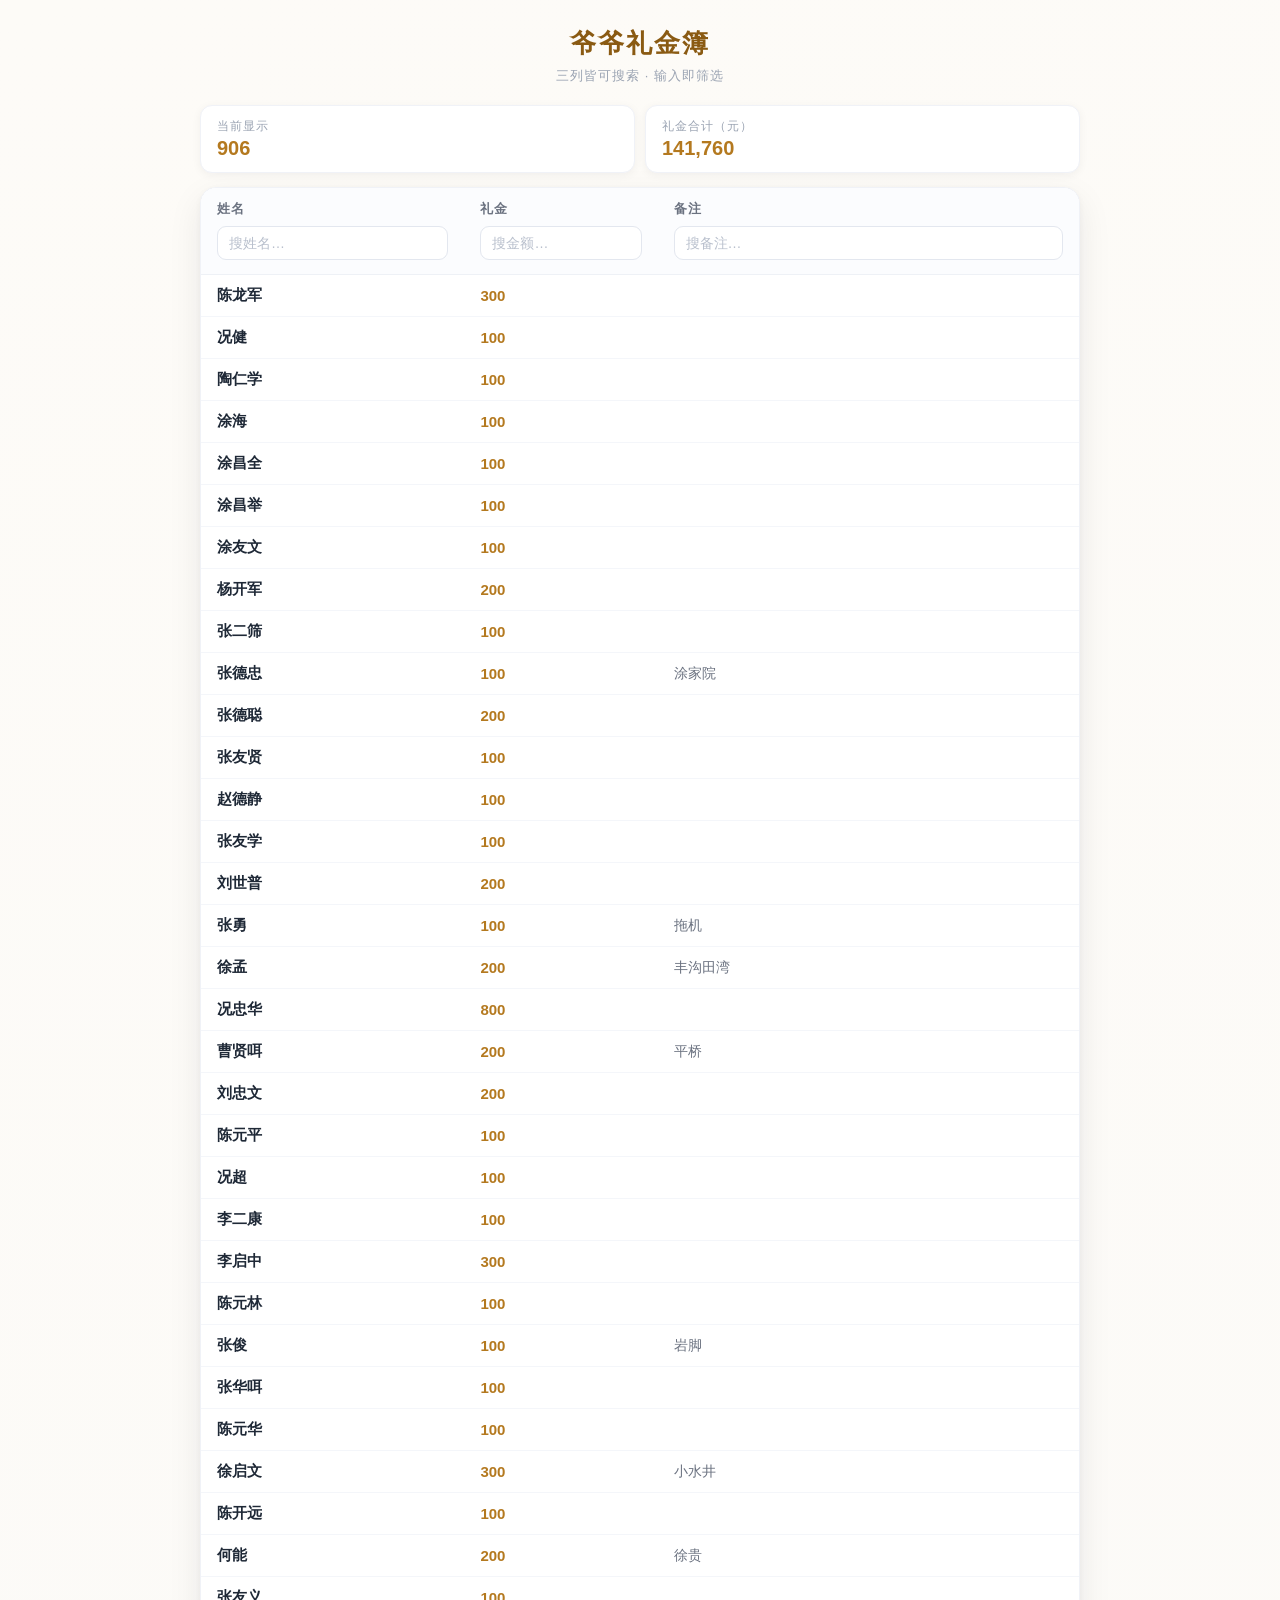
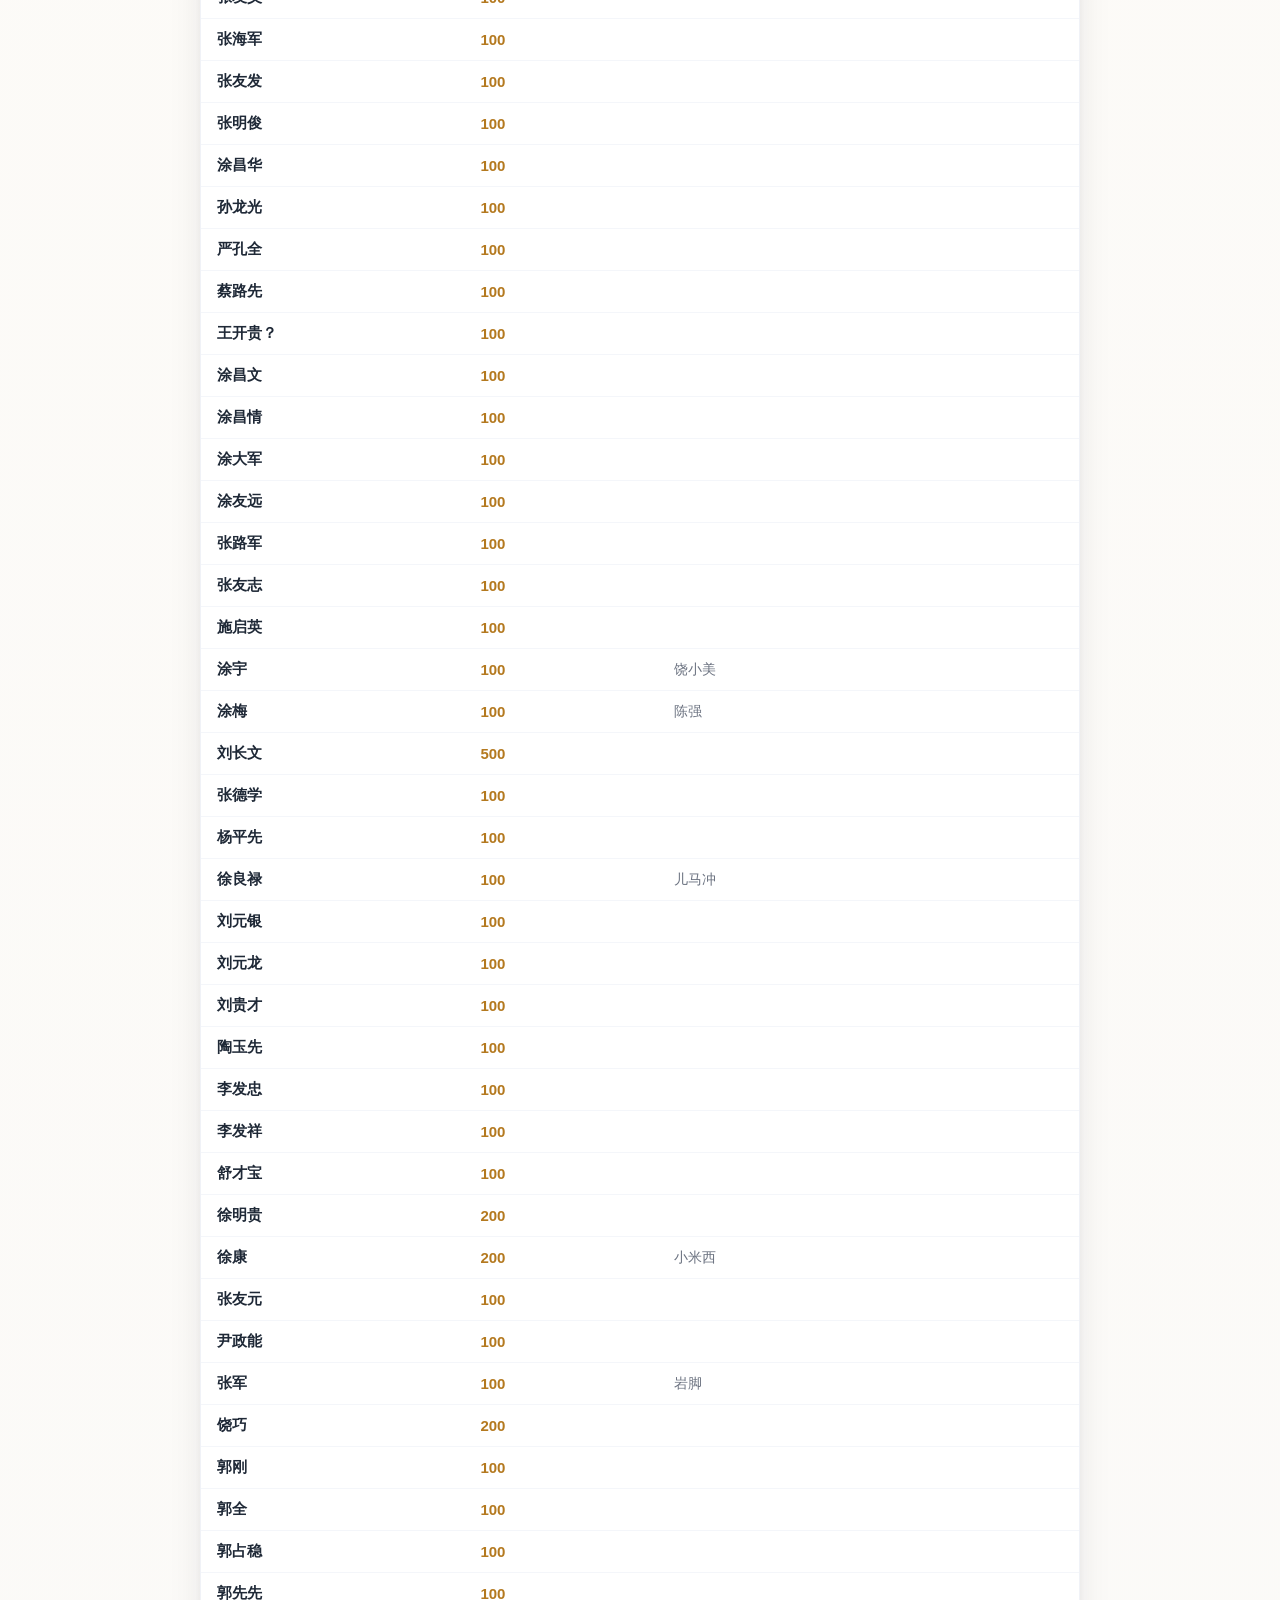
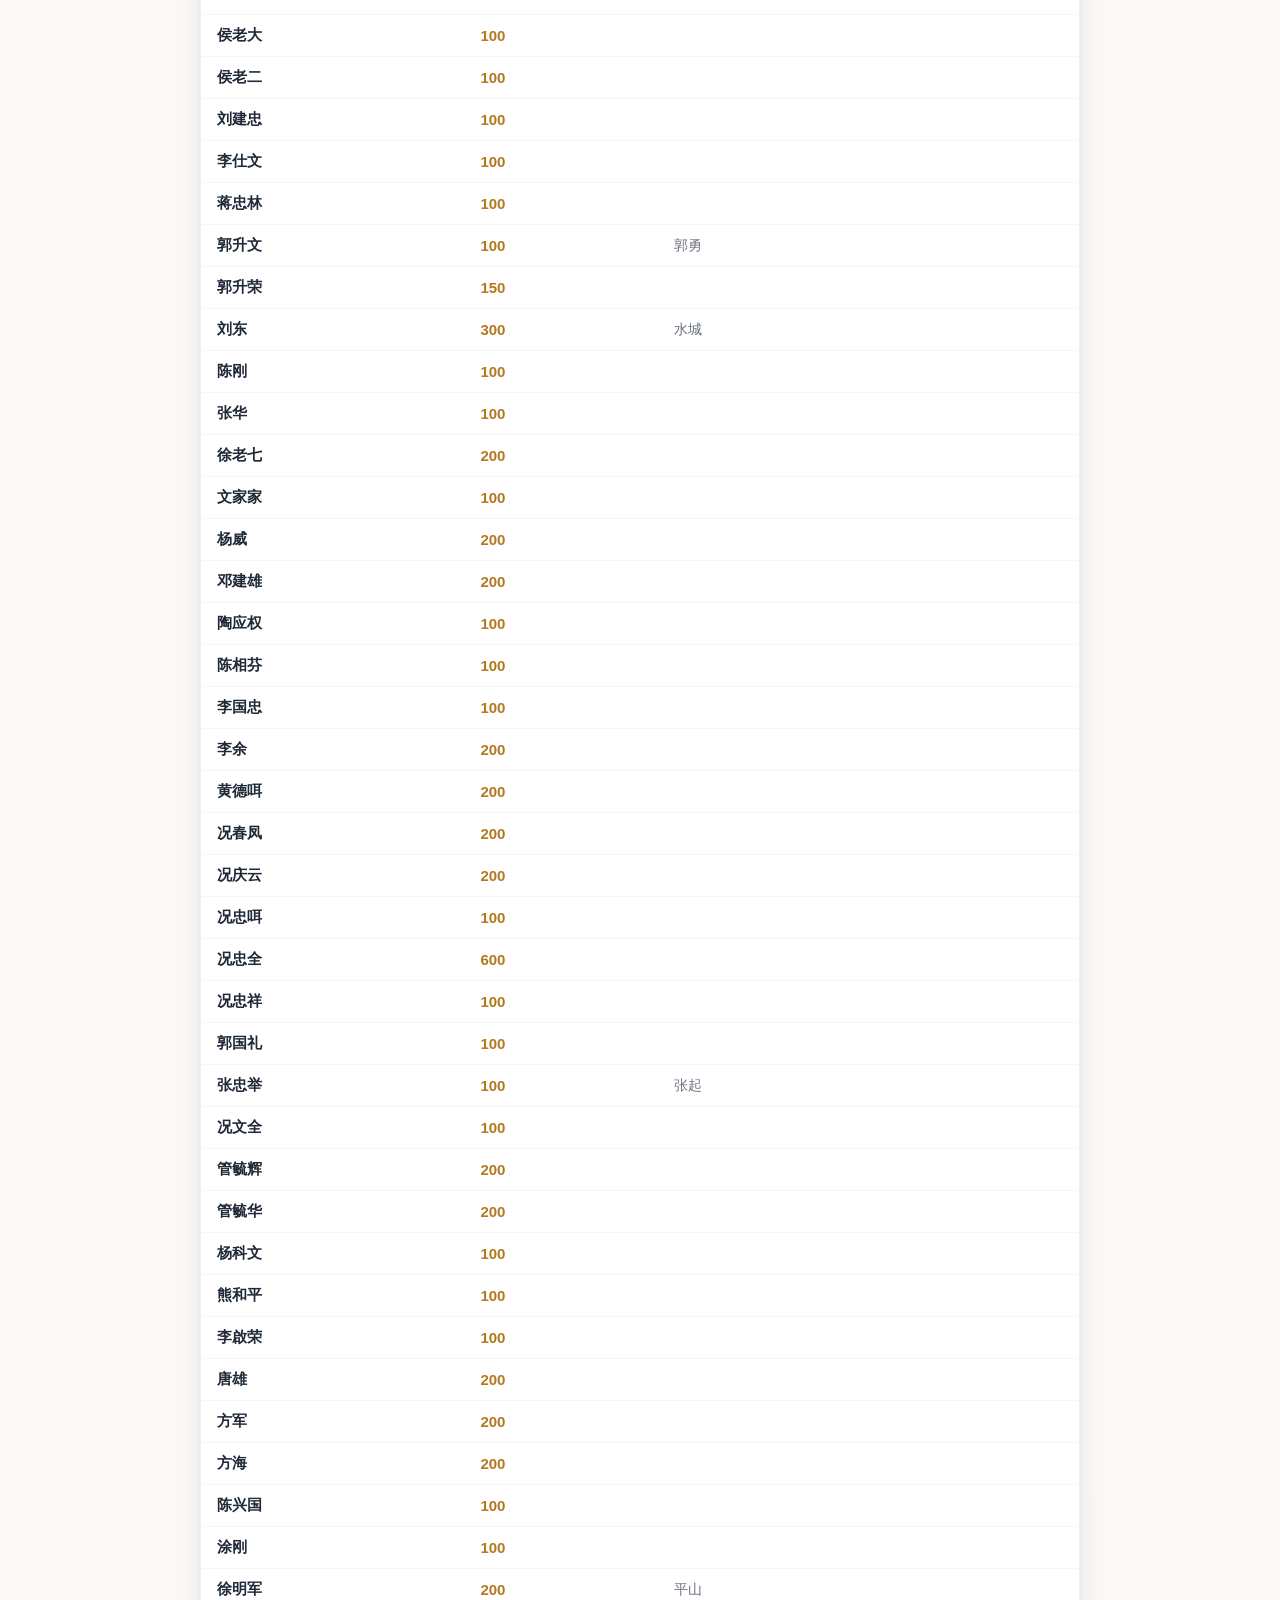
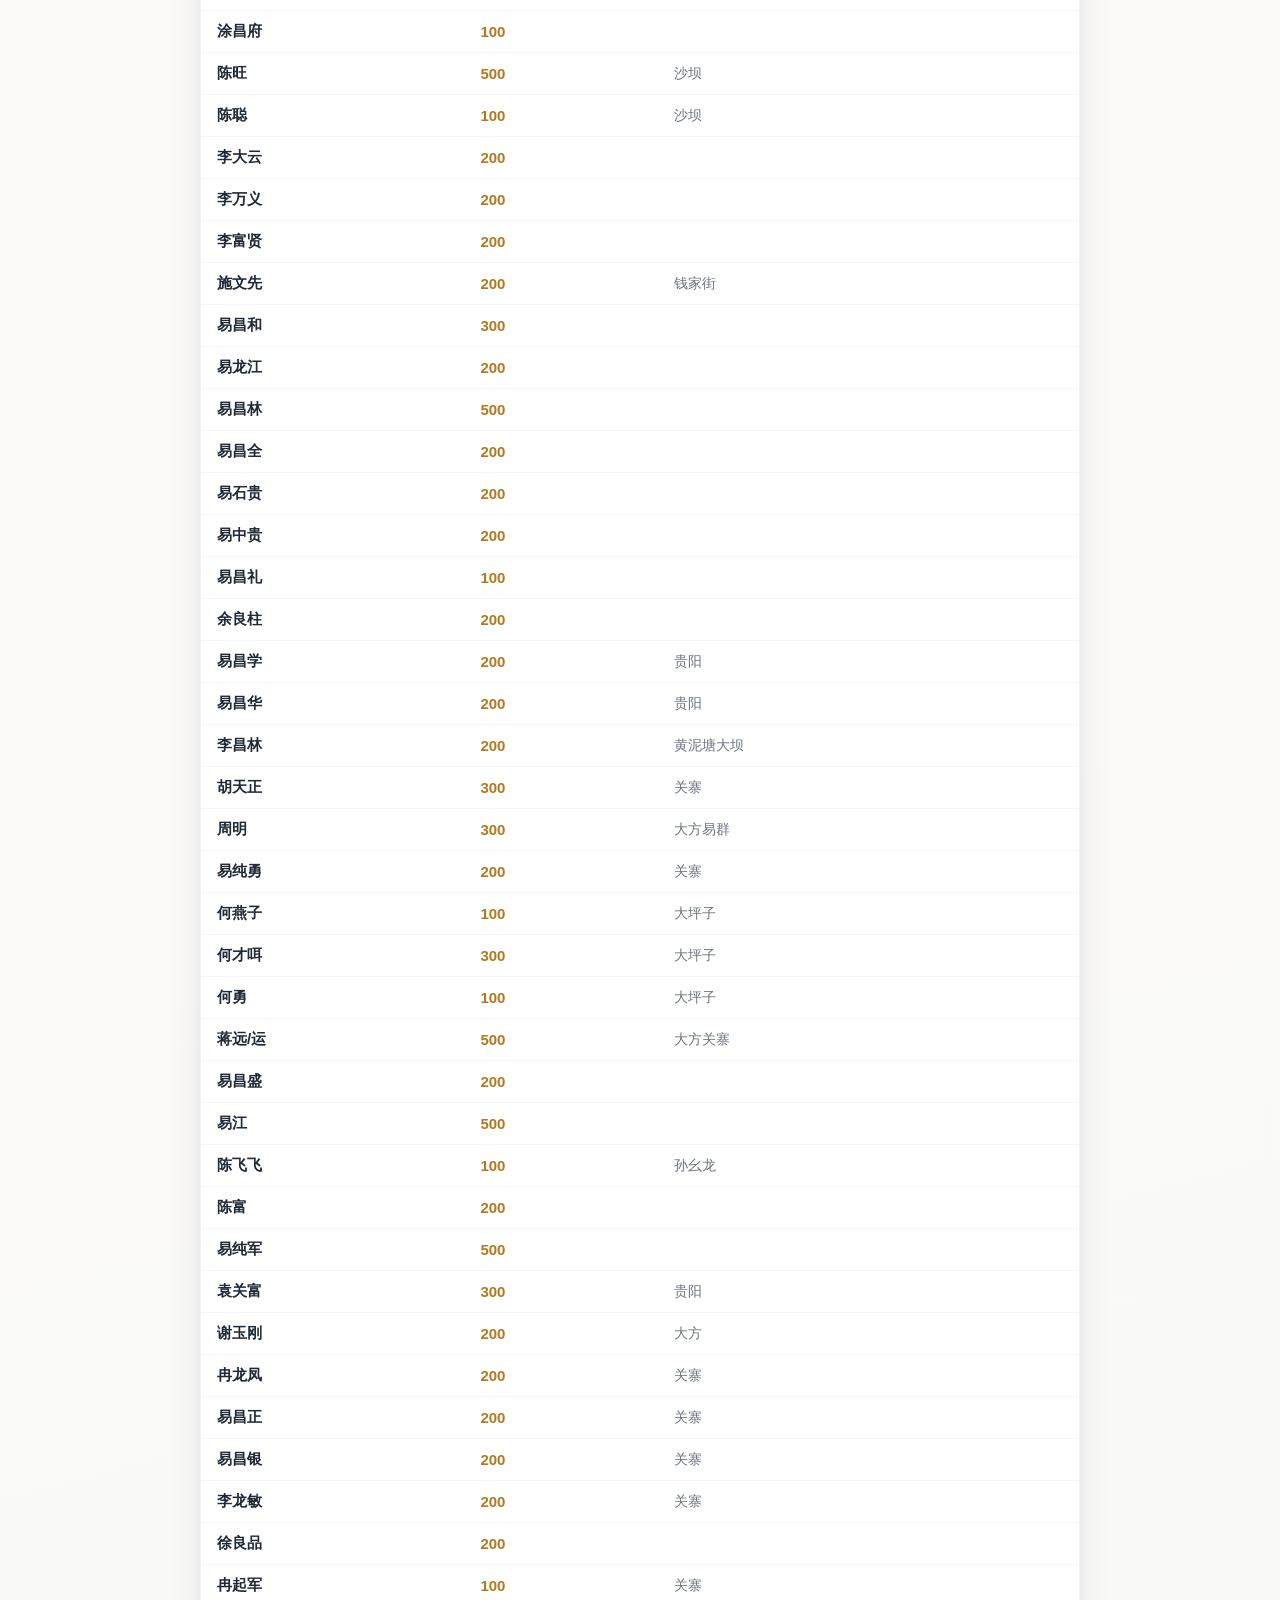
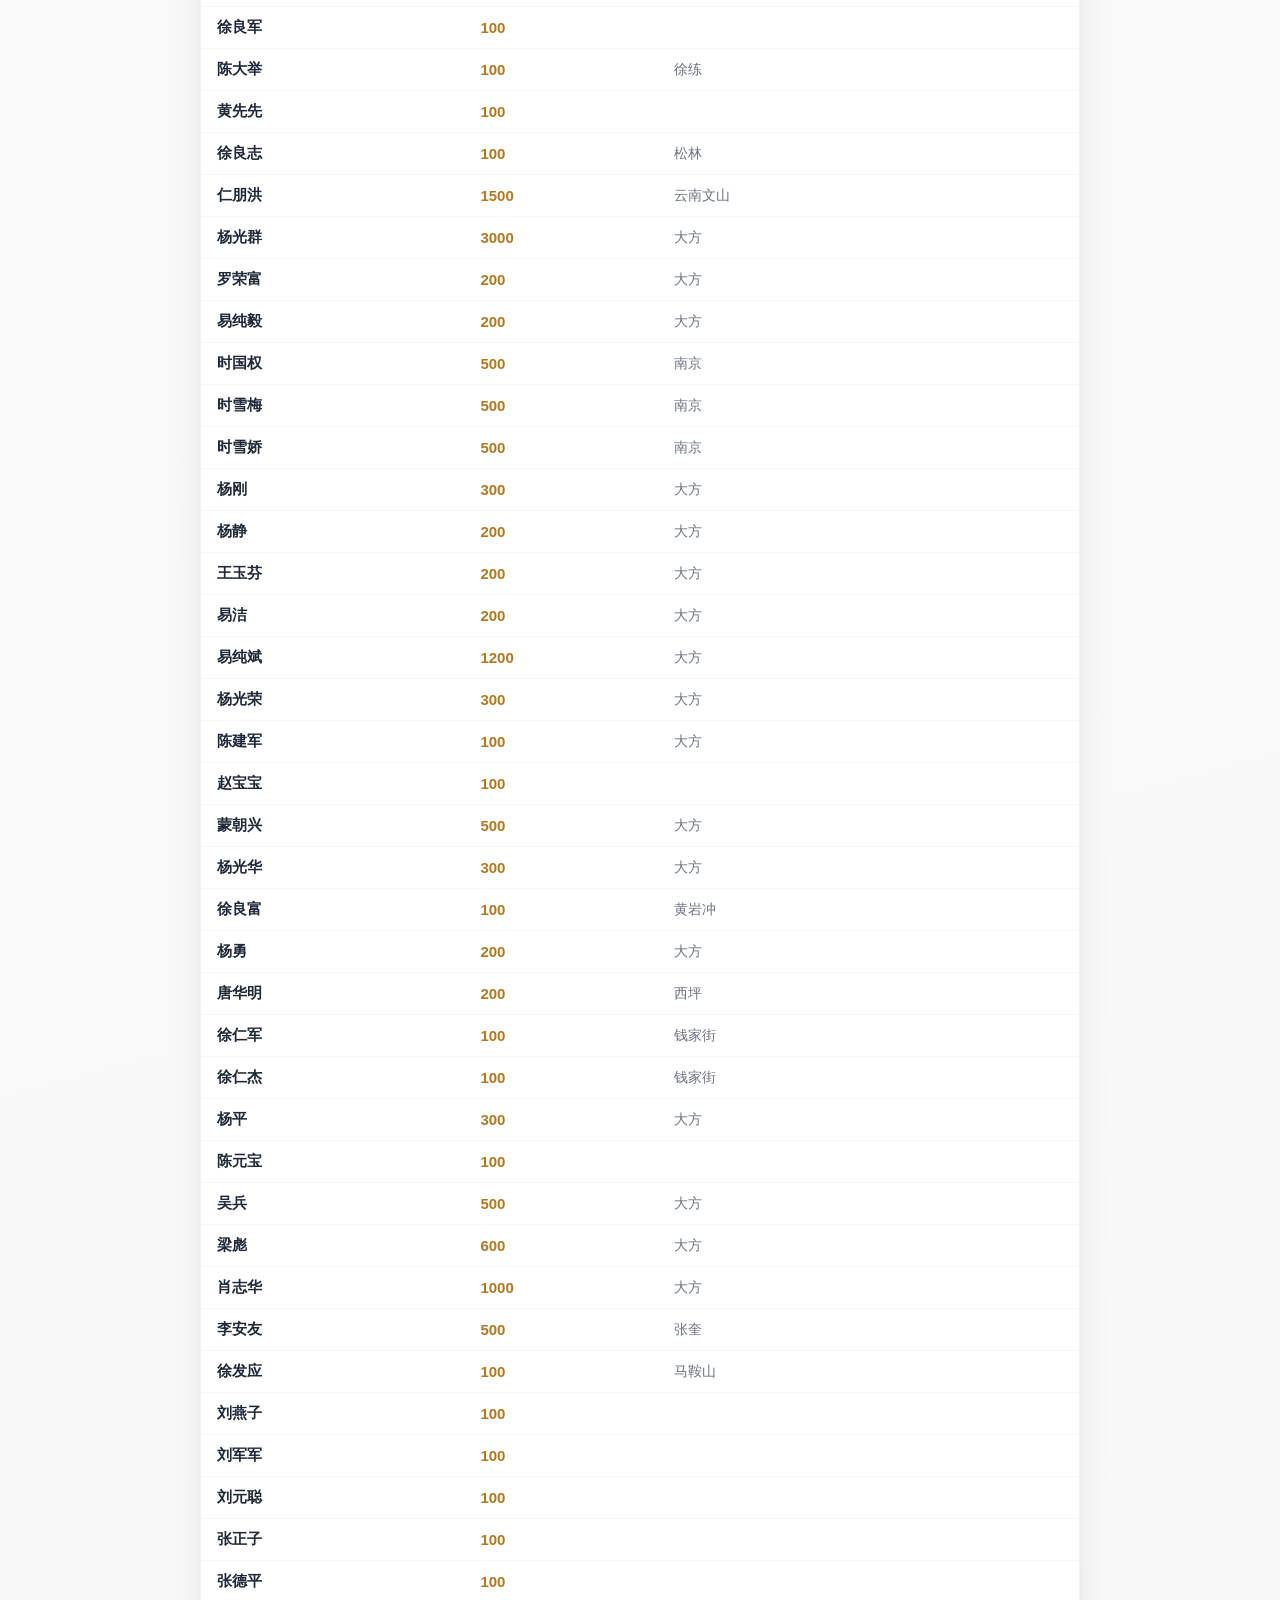
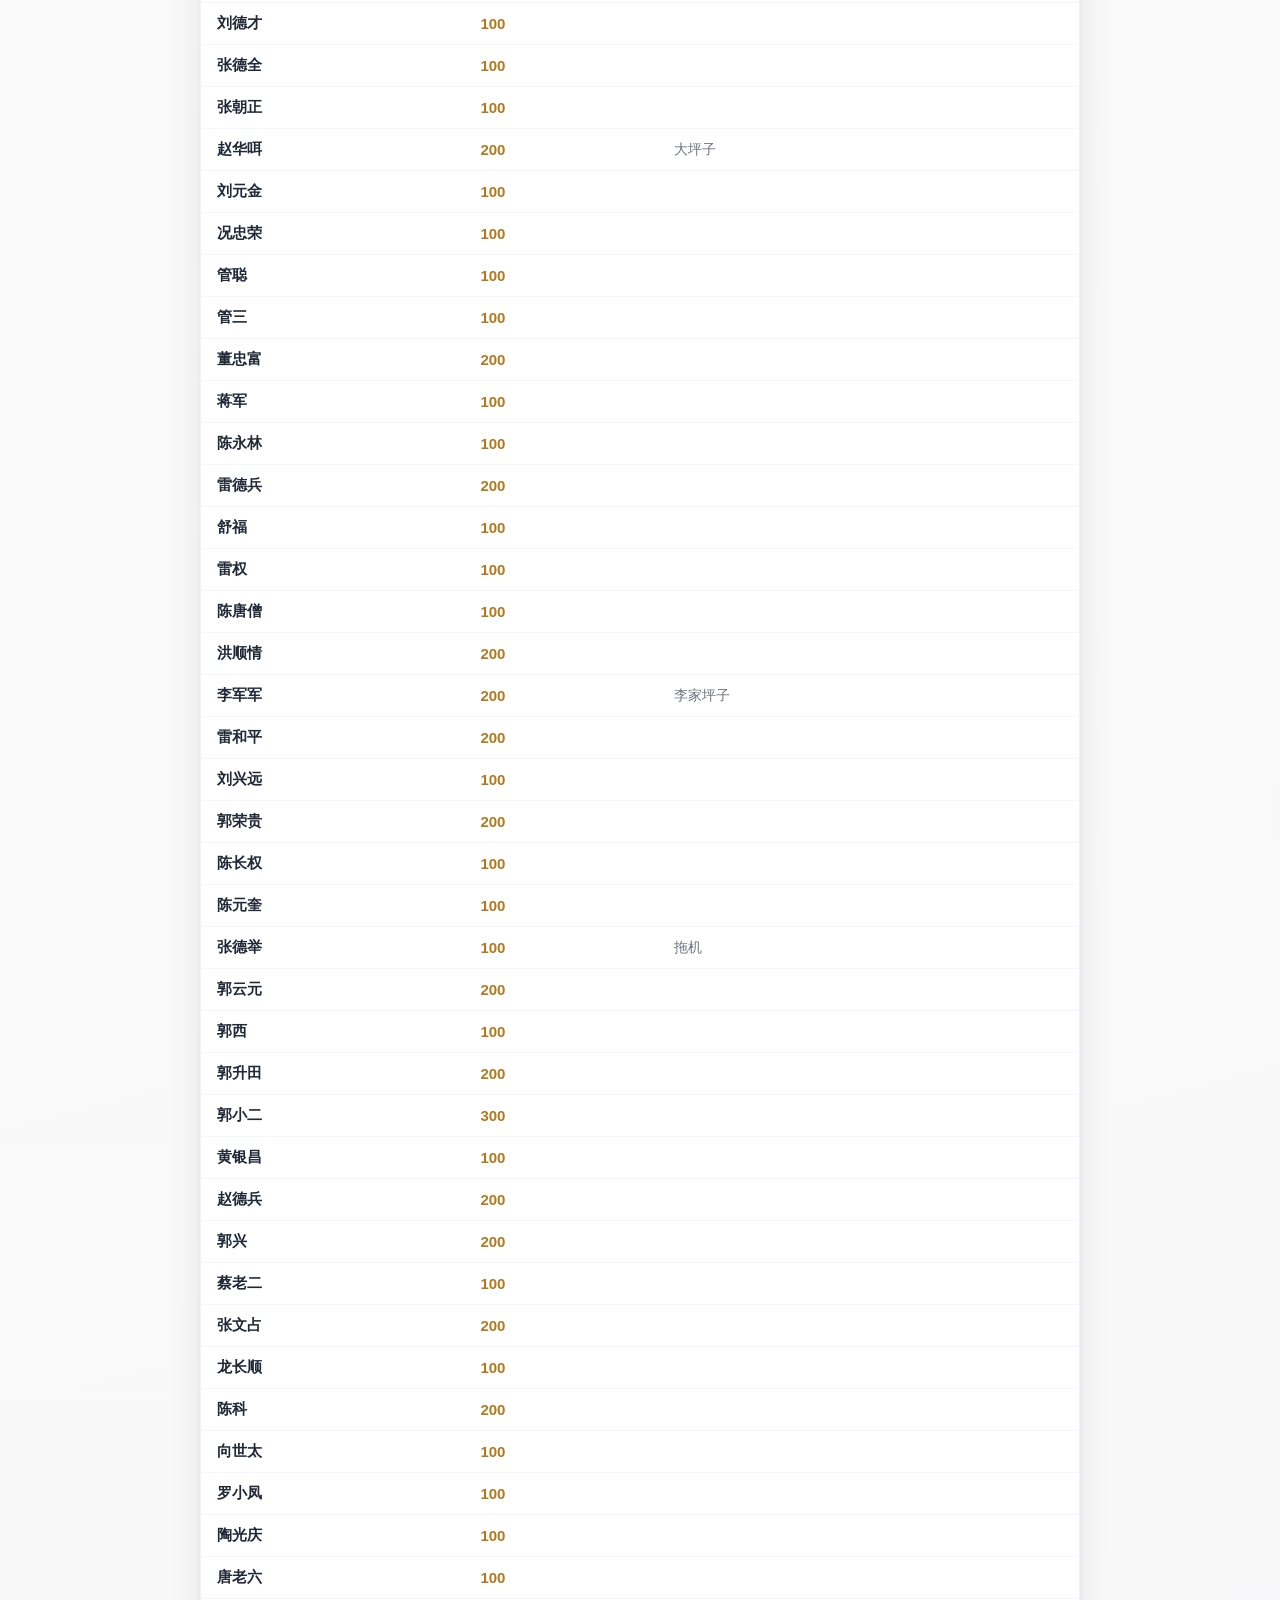
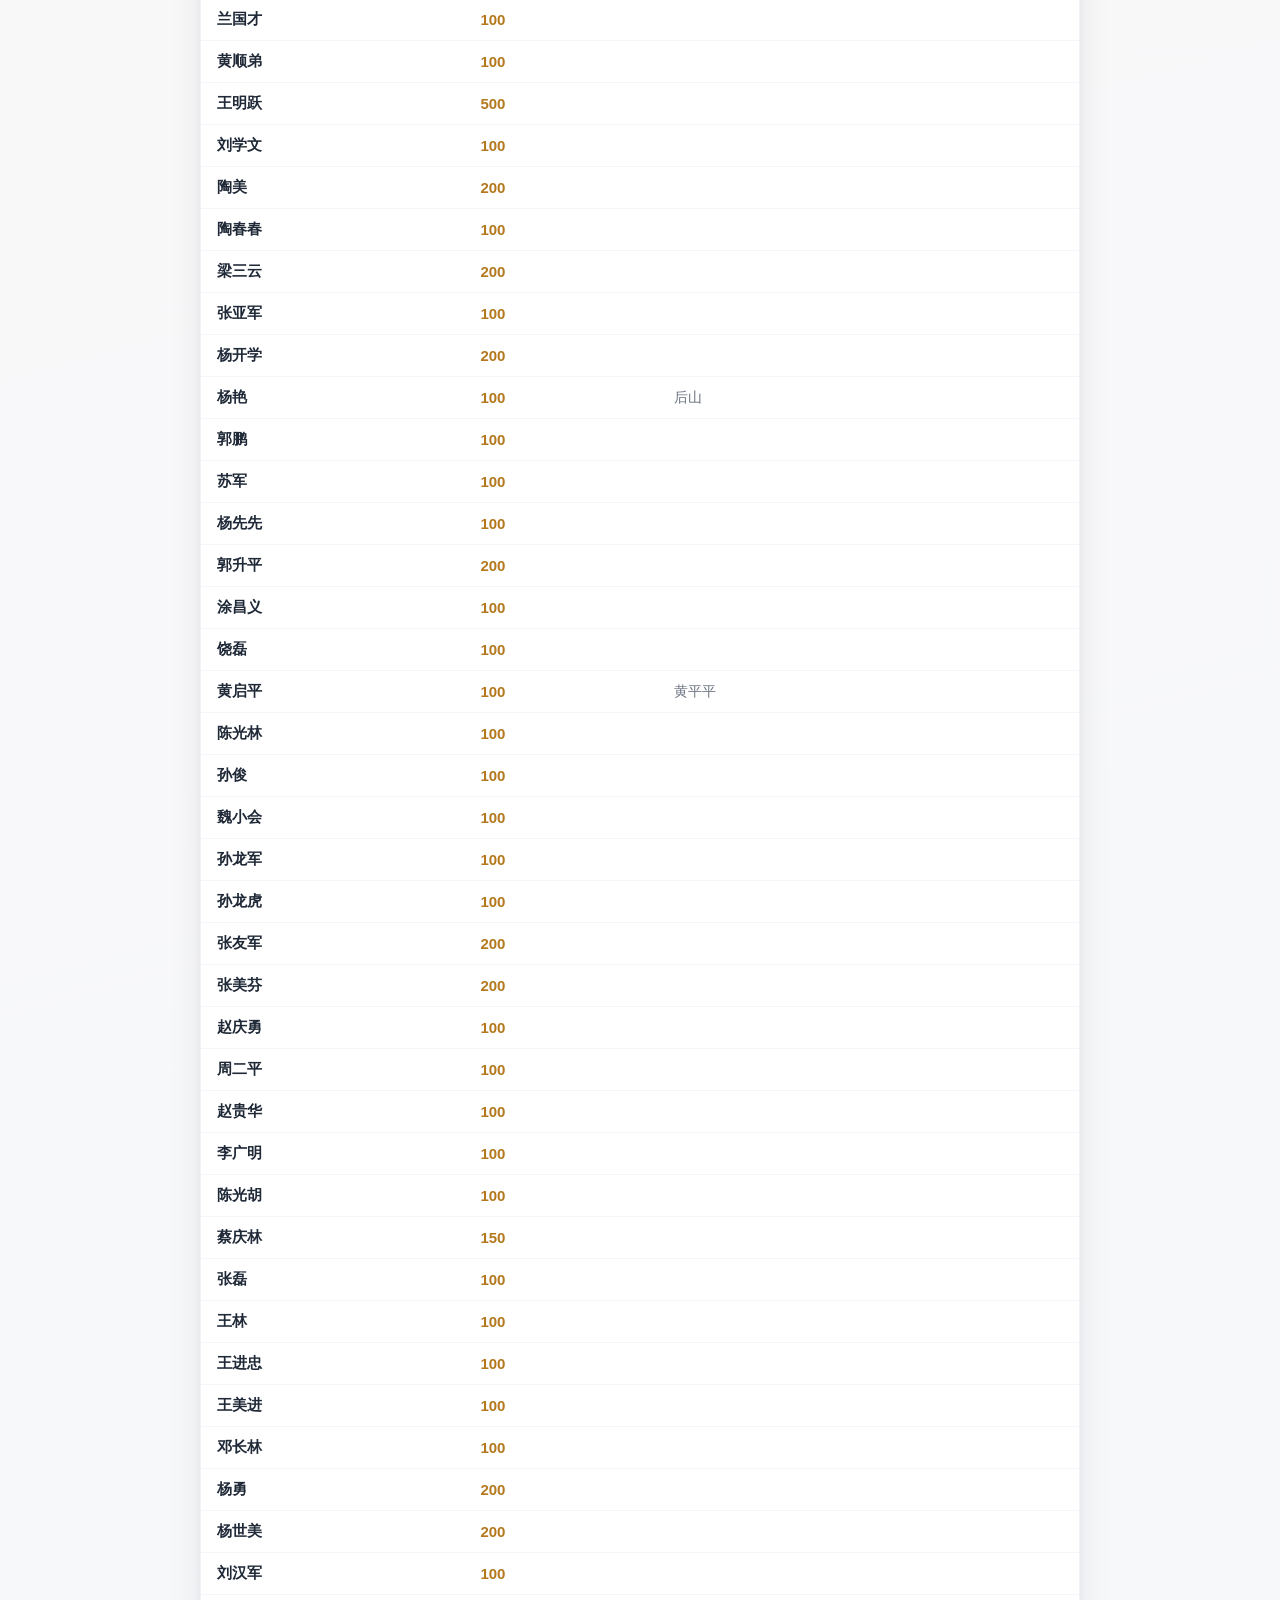
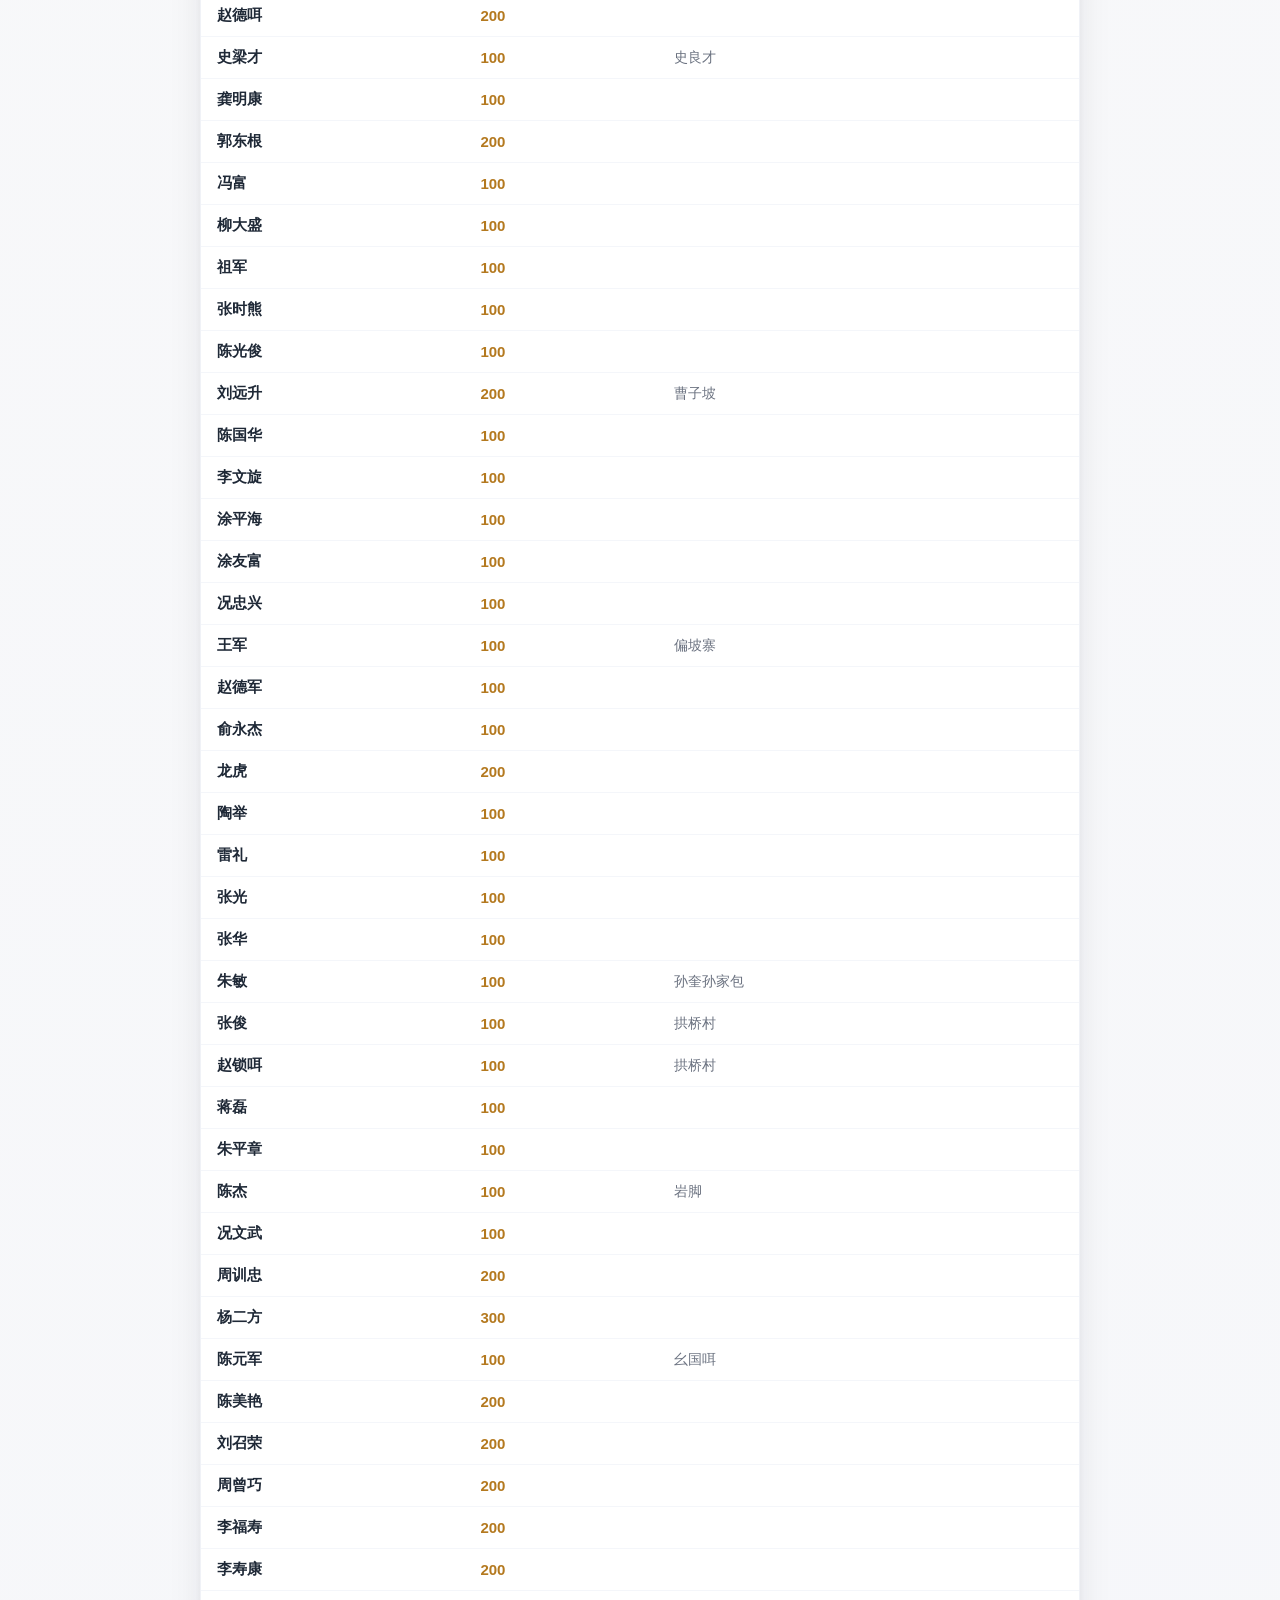
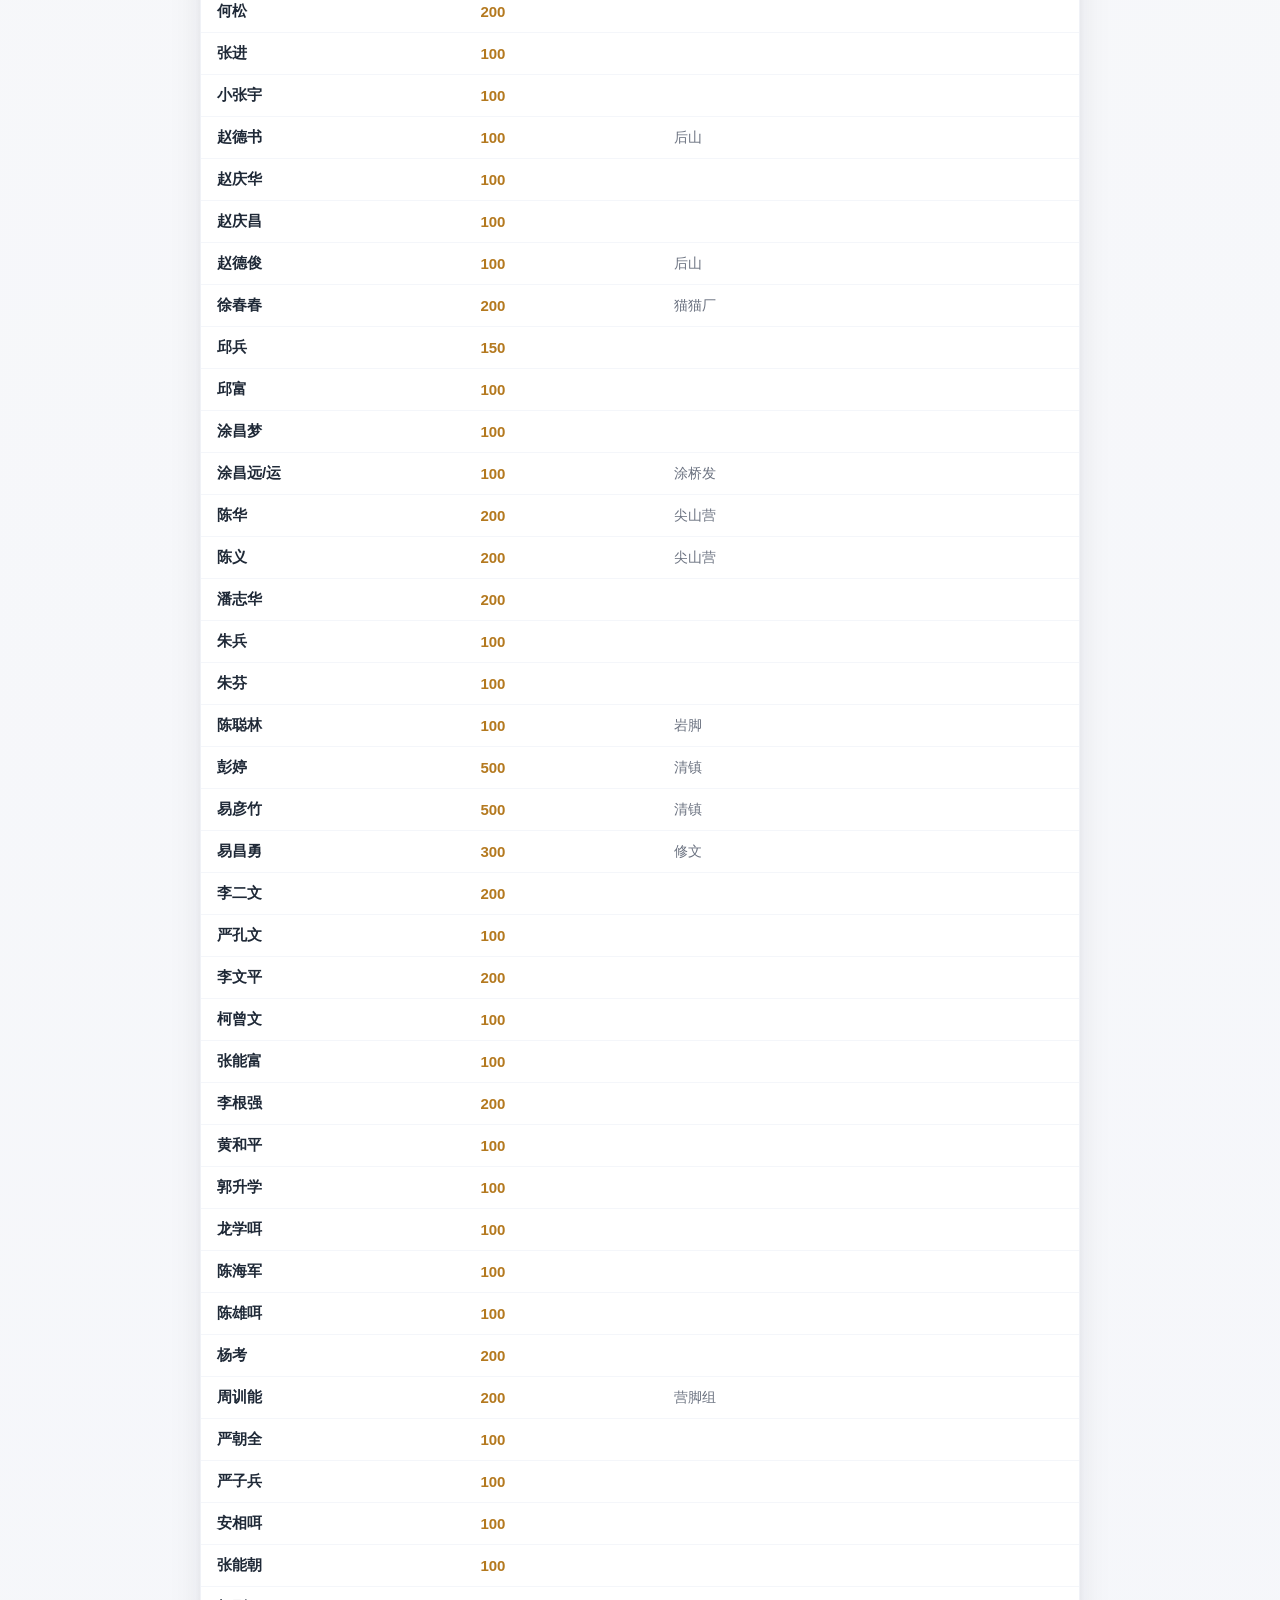
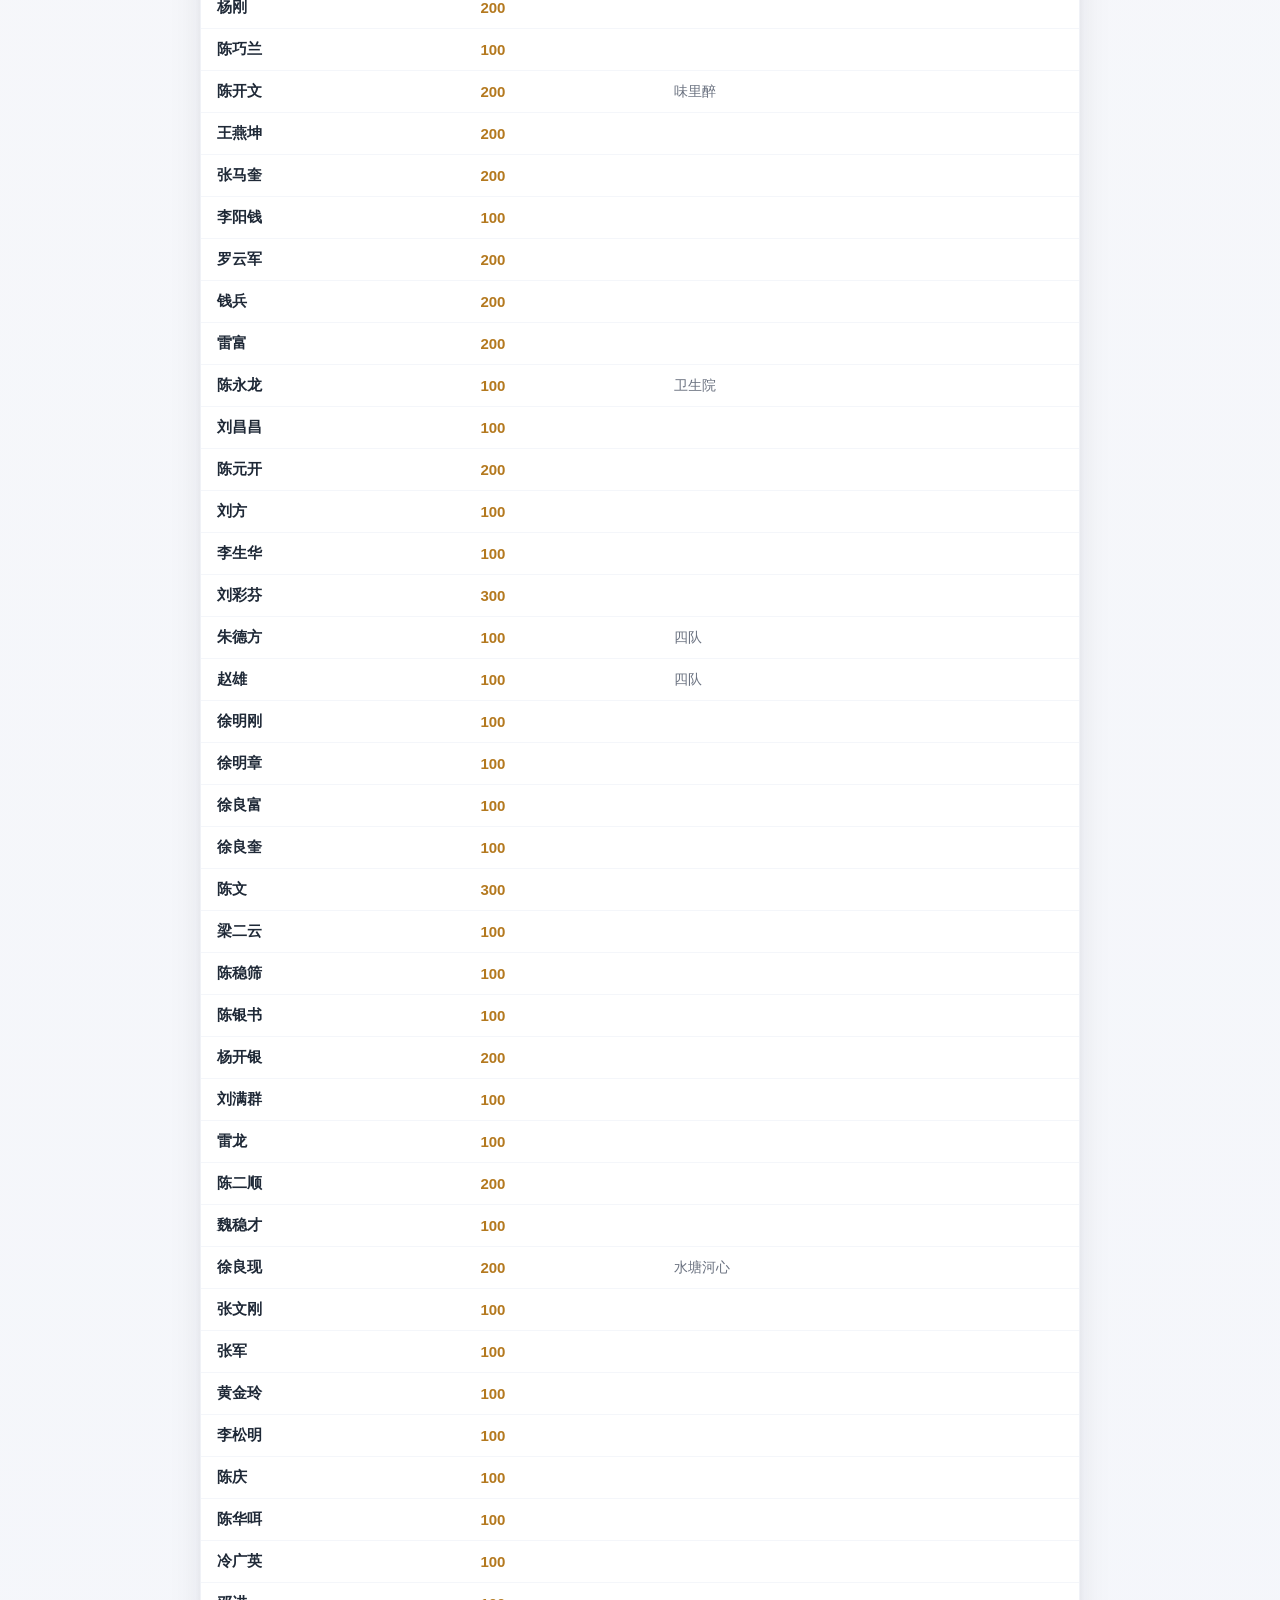
==== list.html @ f3e00924 "Add files via upload" ====
<!DOCTYPE html>
<html lang="zh-CN">
<head>
<meta charset="UTF-8">
<meta name="viewport" content="width=device-width, initial-scale=1">
<title>爷爷礼金簿</title>
<style>
  * { box-sizing: border-box; }
  body {
    margin: 0;
    padding: 26px 16px 70px;
    font-family: -apple-system, BlinkMacSystemFont, "Segoe UI", "PingFang SC",
                 "Hiragino Sans GB", "Microsoft YaHei", sans-serif;
    color: #1f2937;
    background: linear-gradient(165deg, #fdfbf7 0%, #f4f6fb 45%, #eef2f9 100%);
    min-height: 100vh;
    -webkit-font-smoothing: antialiased;
  }
  .wrap { max-width: 880px; margin: 0 auto; }

  header { text-align: center; margin-bottom: 20px; }
  h1 {
    margin: 0 0 6px;
    font-size: 26px;
    letter-spacing: 2px;
    font-weight: 700;
    color: #8a5a12;
  }
  .sub {
    font-size: 13px;
    color: #9aa3b2;
    letter-spacing: 1px;
  }

  .stats {
    display: flex;
    gap: 10px;
    margin: 16px 0 14px;
    flex-wrap: wrap;
  }
  .stat {
    flex: 1 1 0;
    min-width: 130px;
    background: #fff;
    border-radius: 12px;
    padding: 12px 16px;
    box-shadow: 0 2px 10px rgba(15, 23, 42, .05);
    border: 1px solid #f0f2f7;
  }
  .stat .k { font-size: 12px; color: #9aa3b2; letter-spacing: 1px; }
  .stat .v {
    font-size: 20px; font-weight: 700; color: #b4791f;
    font-variant-numeric: tabular-nums; margin-top: 2px;
  }

  .card {
    background: #fff;
    border-radius: 16px;
    box-shadow: 0 12px 34px rgba(15, 23, 42, .08), 0 2px 6px rgba(15, 23, 42, .04);
    overflow: hidden;
    border: 1px solid #f0f2f7;
  }

  table { width: 100%; border-collapse: separate; border-spacing: 0; }

  thead th {
    position: sticky; top: 0; z-index: 3;
    background: #fbfcfe;
    text-align: left;
    padding: 12px 16px 14px;
    font-size: 13px;
    font-weight: 600;
    color: #6b7280;
    letter-spacing: 1px;
    border-bottom: 1px solid #eef1f6;
    backdrop-filter: blur(6px);
  }
  thead th:nth-child(1) { width: 30%; }
  thead th:nth-child(2) { width: 22%; }
  thead th:nth-child(3) { width: 48%; }

  thead input {
    display: block;
    width: 100%;
    margin-top: 8px;
    padding: 8px 11px;
    font-size: 14px;
    color: #111827;
    background: #fff;
    border: 1px solid #e3e7ef;
    border-radius: 9px;
    outline: none;
    transition: border-color .18s, box-shadow .18s;
  }
  thead input::placeholder { color: #b9c0cd; }
  thead input:focus {
    border-color: #d0a250;
    box-shadow: 0 0 0 3px rgba(208, 162, 80, .16);
  }

  tbody td {
    padding: 11px 16px;
    font-size: 15px;
    border-bottom: 1px solid #f4f6fa;
    vertical-align: middle;
  }
  tbody tr:last-child td { border-bottom: none; }
  tbody tr:hover td { background: #fffaf1; }

  .c-name { font-weight: 600; color: #1f2937; }
  .c-amt {
    color: #b4791f;
    font-weight: 600;
    font-variant-numeric: tabular-nums;
  }
  .c-note { color: #6b7280; font-size: 14px; }

  mark {
    background: #ffe9a8;
    color: #8a5a12;
    border-radius: 3px;
    padding: 0 1px;
  }

  .empty {
    padding: 46px 16px;
    text-align: center;
    color: #9aa3b2;
    font-size: 14px;
  }

  footer {
    text-align: center;
    margin-top: 18px;
    font-size: 12px;
    color: #a8b0be;
    letter-spacing: .5px;
  }

  @media (max-width: 560px) {
    body { padding: 16px 10px 50px; }
    h1 { font-size: 21px; }
    thead th, tbody td { padding-left: 10px; padding-right: 10px; }
    tbody td { font-size: 14px; }
    thead th:nth-child(1) { width: 34%; }
    thead th:nth-child(2) { width: 24%; }
    thead th:nth-child(3) { width: 42%; }
  }
</style>
</head>
<body>
<div class="wrap">
  <header>
    <h1>爷爷礼金簿</h1>
    <div class="sub">三列皆可搜索 · 输入即筛选</div>
  </header>

  <div class="stats">
    <div class="stat"><div class="k">当前显示</div><div class="v" id="count">0</div></div>
    <div class="stat"><div class="k">礼金合计（元）</div><div class="v" id="sum">0</div></div>
  </div>

  <div class="card">
    <table>
      <thead>
        <tr>
          <th>姓名<input id="q-name" type="text" placeholder="搜姓名…" autocomplete="off"></th>
          <th>礼金<input id="q-amount" type="text" placeholder="搜金额…" inputmode="numeric" autocomplete="off"></th>
          <th>备注<input id="q-note" type="text" placeholder="搜备注…" autocomplete="off"></th>
        </tr>
      </thead>
      <tbody id="tbody"></tbody>
    </table>
    <div class="empty" id="empty" style="display:none">没有找到匹配的记录</div>
  </div>

  <footer>共 <span id="total">0</span> 条记录</footer>
</div>

<script>
const RAW = `
陈龙军|300|
况健|100|
陶仁学|100|
涂海|100|
涂昌全|100|
涂昌举|100|
涂友文|100|
杨开军|200|
张二筛|100|
张德忠|100|涂家院
张德聪|200|
张友贤|100|
赵德静|100|
张友学|100|
刘世普|200|
张勇|100|拖机
徐孟|200|丰沟田湾
况忠华|800|
曹贤咡|200|平桥
刘忠文|200|
陈元平|100|
况超|100|
李二康|100|
李启中|300|
陈元林|100|
张俊|100|岩脚
张华咡|100|
陈元华|100|
徐启文|300|小水井
陈开远|100|
何能|200|徐贵
张友义|100|
张海军|100|
张友发|100|
张明俊|100|
涂昌华|100|
孙龙光|100|
严孔全|100|
蔡路先|100|
王开贵？|100|
涂昌文|100|
涂昌情|100|
涂大军|100|
涂友远|100|
张路军|100|
张友志|100|
施启英|100|
涂宇|100|饶小美
涂梅|100|陈强
刘长文|500|
张德学|100|
杨平先|100|
徐良禄|100|儿马冲
刘元银|100|
刘元龙|100|
刘贵才|100|
陶玉先|100|
李发忠|100|
李发祥|100|
舒才宝|100|
徐明贵|200|
徐康|200|小米西
张友元|100|
尹政能|100|
张军|100|岩脚
饶巧|200|
郭刚|100|
郭全|100|
郭占稳|100|
郭先先|100|
侯老大|100|
侯老二|100|
刘建忠|100|
李仕文|100|
蒋忠林|100|
郭升文|100|郭勇
郭升荣|150|
刘东|300|水城
陈刚|100|
张华|100|
徐老七|200|
文家家|100|
杨威|200|
邓建雄|200|
陶应权|100|
陈相芬|100|
李国忠|100|
李余|200|
黄德咡|200|
况春凤|200|
况庆云|200|
况忠咡|100|
况忠全|600|
况忠祥|100|
郭国礼|100|
张忠举|100|张起
况文全|100|
管毓辉|200|
管毓华|200|
杨科文|100|
熊和平|100|
李啟荣|100|
唐雄|200|
方军|200|
方海|200|
陈兴国|100|
涂刚|100|
徐明军|200|平山
涂昌府|100|
陈旺|500|沙坝
陈聪|100|沙坝
李大云|200|
李万义|200|
李富贤|200|
施文先|200|钱家街
易昌和|300|
易龙江|200|
易昌林|500|
易昌全|200|
易石贵|200|
易中贵|200|
易昌礼|100|
余良柱|200|
易昌学|200|贵阳
易昌华|200|贵阳
李昌林|200|黄泥塘大坝
胡天正|300|关寨
周明|300|大方易群
易纯勇|200|关寨
何燕子|100|大坪子
何才咡|300|大坪子
何勇|100|大坪子
蒋远/运|500|大方关寨
易昌盛|200|
易江|500|
陈飞飞|100|孙幺龙
陈富|200|
易纯军|500|
袁关富|300|贵阳
谢玉刚|200|大方
冉龙凤|200|关寨
易昌正|200|关寨
易昌银|200|关寨
李龙敏|200|关寨
徐良品|200|
冉起军|100|关寨
徐良军|100|
陈大举|100|徐练
黄先先|100|
徐良志|100|松林
仁朋洪|1500|云南文山
杨光群|3000|大方
罗荣富|200|大方
易纯毅|200|大方
时国权|500|南京
时雪梅|500|南京
时雪娇|500|南京
杨刚|300|大方
杨静|200|大方
王玉芬|200|大方
易洁|200|大方
易纯斌|1200|大方
杨光荣|300|大方
陈建军|100|大方
赵宝宝|100|
蒙朝兴|500|大方
杨光华|300|大方
徐良富|100|黄岩冲
杨勇|200|大方
唐华明|200|西坪
徐仁军|100|钱家街
徐仁杰|100|钱家街
杨平|300|大方
陈元宝|100|
吴兵|500|大方
梁彪|600|大方
肖志华|1000|大方
李安友|500|张奎
徐发应|100|马鞍山
刘燕子|100|
刘军军|100|
刘元聪|100|
张正子|100|
张德平|100|
刘德才|100|
张德全|100|
张朝正|100|
赵华咡|200|大坪子
刘元金|100|
况忠荣|100|
管聪|100|
管三|100|
董忠富|200|
蒋军|100|
陈永林|100|
雷德兵|200|
舒福|100|
雷权|100|
陈唐僧|100|
洪顺情|200|
李军军|200|李家坪子
雷和平|200|
刘兴远|100|
郭荣贵|200|
陈长权|100|
陈元奎|100|
张德举|100|拖机
郭云元|200|
郭西|100|
郭升田|200|
郭小二|300|
黄银昌|100|
赵德兵|200|
郭兴|200|
蔡老二|100|
张文占|200|
龙长顺|100|
陈科|200|
向世太|100|
罗小凤|100|
陶光庆|100|
唐老六|100|
兰国才|100|
黄顺弟|100|
王明跃|500|
刘学文|100|
陶美|200|
陶春春|100|
梁三云|200|
张亚军|100|
杨开学|200|
杨艳|100|后山
郭鹏|100|
苏军|100|
杨先先|100|
郭升平|200|
涂昌义|100|
饶磊|100|
黄启平|100|黄平平
陈光林|100|
孙俊|100|
魏小会|100|
孙龙军|100|
孙龙虎|100|
张友军|200|
张美芬|200|
赵庆勇|100|
周二平|100|
赵贵华|100|
李广明|100|
陈光胡|100|
蔡庆林|150|
张磊|100|
王林|100|
王进忠|100|
王美进|100|
邓长林|100|
杨勇|200|
杨世美|200|
刘汉军|100|
赵德咡|200|
史梁才|100|史良才
龚明康|100|
郭东根|200|
冯富|100|
柳大盛|100|
祖军|100|
张时熊|100|
陈光俊|100|
刘远升|200|曹子坡
陈国华|100|
李文旋|100|
涂平海|100|
涂友富|100|
况忠兴|100|
王军|100|偏坡寨
赵德军|100|
俞永杰|100|
龙虎|200|
陶举|100|
雷礼|100|
张光|100|
张华|100|
朱敏|100|孙奎孙家包
张俊|100|拱桥村
赵锁咡|100|拱桥村
蒋磊|100|
朱平章|100|
陈杰|100|岩脚
况文武|100|
周训忠|200|
杨二方|300|
陈元军|100|幺国咡
陈美艳|200|
刘召荣|200|
周曾巧|200|
李福寿|200|
李寿康|200|
何松|200|
张进|100|
小张宇|100|
赵德书|100|后山
赵庆华|100|
赵庆昌|100|
赵德俊|100|后山
徐春春|200|猫猫厂
邱兵|150|
邱富|100|
涂昌梦|100|
涂昌远/运|100|涂桥发
陈华|200|尖山营
陈义|200|尖山营
潘志华|200|
朱兵|100|
朱芬|100|
陈聪林|100|岩脚
彭婷|500|清镇
易彦竹|500|清镇
易昌勇|300|修文
李二文|200|
严孔文|100|
李文平|200|
柯曾文|100|
张能富|100|
李根强|200|
黄和平|100|
郭升学|100|
龙学咡|100|
陈海军|100|
陈雄咡|100|
杨考|200|
周训能|200|营脚组
严朝全|100|
严子兵|100|
安相咡|100|
张能朝|100|
杨刚|200|
陈巧兰|100|
陈开文|200|味里醉
王燕坤|200|
张马奎|200|
李阳钱|100|
罗云军|200|
钱兵|200|
雷富|200|
陈永龙|100|卫生院
刘昌昌|100|
陈元开|200|
刘方|100|
李生华|100|
刘彩芬|300|
朱德方|100|四队
赵雄|100|四队
徐明刚|100|
徐明章|100|
徐良富|100|
徐良奎|100|
陈文|300|
梁二云|100|
陈稳筛|100|
陈银书|100|
杨开银|200|
刘满群|100|
雷龙|100|
陈二顺|200|
魏稳才|100|
徐良现|200|水塘河心
张文刚|100|
张军|100|
黄金玲|100|
李松明|100|
陈庆|100|
陈华咡|100|
冷广英|100|
邓进|100|
张明学|100|
张明华|100|
肖彩银|100|
张二凤|100|
徐华|100|
周曾志|100|
周曾林|200|
陈元义|100|
杨显科|100|
徐仁飞|300|冷广英女儿家
杨科军|100|
陈方方|100|
杨举咡|100|
赵太贵|100|
郭康|200|
陈军|100|营脚
柯军|200|
张友兵|100|
谢宝宝|100|
杨科富|200|
何红咡|200|
杨科顺|100|
李广德|100|
陈光贵|100|陈光国
罗招明|100|
罗明先|200|
郭升静|200|
李文武|100|
熊发军|100|
李光兴|100|
徐良贵|200|
张德才|100|
徐良奎|200|
徐良平|200|
徐良学|200|
徐良成|200|
徐良方|200|
况贵贵|100|
黄佑武|200|
徐明全|200|
赵德华|200|
徐良芳|200|
张德贵|100|
徐良国|200|
谢贵文|100|
徐良云|300|河心大寨
李世武|100|
张兴|100|
黄金华|200|沙石
何书利|100|
文道军|100|
王长林|100|
唐帅|200|
陈小咡|100|
陈光举|100|
王小管|100|
金开文|100|
刘吉春|100|
管成|100|
管海|100|
张宝咡|100|
陈元才|200|
张时荣|100|
陈元松|200|
陈元明|200|
陈开发|200|
赵庆平|100|
陈开华|100|
周长平|200|
刘四贵|1000|
赵庆学|100|
周维星|100|
刘中中|100|
涂兵兵|100|
陈永福|100|
李仁朝|200|
张稳|100|
张德忠|100|拖机
江娥咡|300|
李世云|200|
余会|200|菜园子
焦仁江|100|
魏中华|100|
徐仁德|100|
柯曾全|100|
柯曾勇|100|
柯二贤|100|
柯文学|100|
蔡昌平|100|
赵德义|100|
柯昌友|100|
李弟荣|100|
李广才|200|
刘龙|100|
刘江|100|
肖九九|100|
陈开柱|200|
邓先刚|200|
赵远祥|100|
柯小远|100|
李弟军|100|
周稳|200|
陈平|100|营脚
胡吉周|200|
李三文|100|
张忠磊|100|
张老三|100|
孙文正|100|
张时泰|100|
张梅|100|
赵国咡|100|
陈开军|100|
李荣芬|200|
陈元聪|100|
金桥友|100|
王世贤|100|
李义|100|
李奇|100|
金四文|100|
王世军|100|
徐明贵|160|大河边
徐明光|100|
饶应胜|200|河心
陈光明|100|
邓军军|100|
王前凤|200|
甘义情|100|
陈长路|100|
陈德春|200|
张贵良|200|
陈俊全|100|
陈华咡|200|
陈超|200|
邓先七|100|
郭正|200|
郭文书|200|
郭辉|100|
赵庆国|200|大坪子
赵德文|100|
管老三|100|
刘长贵|500|
徐本兴|100|
郭兴龙|100|
蒋宝咡|200|
徐明江|100|猫嘎
徐雄|100|猫嘎
赵占占|100|
赵庆军|100|
刘文宝|100|
严贵贵|100|
柯文锁|100|
宋芬芬|100|
李顺友|100|
田皮匠|100|
李荣贵|100|
陈元会|100|
张定|200|岩脚
徐升|200|
徐周|200|
徐雕|100|
徐伦|100|
徐明国|200|
杨娥咡|100|
王富|100|
罗荣方|200|
陈元友|100|
陈勇|200|拱桥村
陈小九|100|
黄启贵|200|水塘塘口
刘美情|100|
杨开远|100|
杨开廷|100|
张友万|200|
李松|200|安顺
涂忠明|100|
张时永|100|
况勇|100|
陶仁军|100|
陈荣贵|100|
陈训|100|
陈光能|200|
赵忠诚|100|
赵斌|100|
赵鱼咡|100|
赵忠全|200|
刘元宝|100|
李时义|100|李世义
刘云咡|200|
潘志国|200|
陈光勇|100|
钟贤|100|
祖兵兵|100|
黄长权|200|黄长全
夏杰|100|
邓晓林|100|
徐梦|100|
李占平|100|
王平珍|100|小区
肖兵|200|
王郭郭|200|何家冲
李俊咡|100|
赵忠发|200|
赵健|100|
陈元军|100|拖机
陈开品|200|
陈开省|100|
陈海|100|
陈晓勇|100|
金贵平|100|
陈义|100|营脚
江顺才|100|
严强|100|
陈晓义|100|
张时允|100|
涂能|100|
蒋银满|100|
李才忠|100|
金老四|100|
涂训|100|
涂昌礼|100|
赵忠国|100|
王贵兰|100|
王景龙|100|沙石
王贵贵|100|沙石
王景云|200|沙石
兰顺才|200|
徐天菊|200|
陶宝|100|
张兵|100|
刘远奎|100|
颜小五|200|颜学五
陈芝铭|100|
陈支学|100|
张德举|100|岩脚
赵德贵|100|
刘军|100|
刘桥顺|100|
周祖宣|200|
张幺万|100|
赵庆筛|100|
张德胜|100|
涂昌应|100|
涂昌兴|100|
陈奎|100|
张聪|100|拱桥村
张美情|100|
雷华|200|
朱刚刚|100|
陈开进|100|
陈开文|100|
梁敏|200|大树脚
涂朋|100|
王恩勇|200|
甘义兵|200|
颜应|100|
况忠才|500|
况康|100|
任路军|200|
颜军|100|
颜启顺|100|
颜昌贵|100|
颜兵兵|100|
蒋红|100|
况文选|200|
陈元果|300|
陈乾|200|
陈虎|200|
陈常咡|100|
陈元国|100|
潘志学|200|
颜老三|200|
张时红|100|
张时聪|100|
陈元文|100|
张明聪|100|
李国学|200|金钟
雷云|100|
周龙|100|
陈光兴|100|
李美|200|金钟
小家瑶|200|金钟
杨文财|600|
张才科|100|
邱光友|100|
邱光应|100|
小陈元兵|100|
张时义|100|
李世军|100|
刘国辉|200|河心
张三万|100|
张友敬|100|
周武|100|
周二志|100|
柯昌元|100|
郑老二|100|
王运来|600|
蒋得咡|100|
王运红|200|
王勇|200|
徐明江|200|河心
雷长青|100|
祖贵宝|100|
祖正春|100|
祖贵银|100|
徐良辉|100|观音岩
饶应华|100|
饶应平|100|
王世荣|1200|
赵健华|100|
李广艳|200|
周宏|200|
姚辉|100|
张时林|100|
张正|100|
王国学|300|
王西才|100|
张义|100|
张时能|100|
张时余|100|
陈光文|100|
陈光进|100|
魏余香|100|
侯志勇|100|
钟红梅|100|
黄海洋|100|黄医生
施辉凤|100|
袁通信|100|
左何桥|100|
祖鹏|100|
祖贵才|100|
陈兴华|100|
张忠朝|100|
邓红|100|钱家街
赵德俊|100|
夏兴|100|
左何平|100|
左华|100|
左军|100|
朱启能|100|
周华|100|
涂彩银|100|
钱老三|200|
徐磊|100|
陈荣华|100|
祖勇|100|
大张宇|100|
吴文贵|100|
陈光清|100|
徐启友|100|大河边
徐启文|100|大河边
徐虎|100|大河边
徐启荣|100|大河边
祖云|100|
严龙|100|
严虎|100|
陶军|100|
魏强|200|
郭军|100|
张时亮|100|
张春|200|
周祖军|100|
赵庆聪|200|
严云咡|100|
陈华|200|
马超|100|
黄银针|100|黄银？
陈发发|100|
黄二文|100|
陈舟舟|100|
陈明贵|100|
张庆明|100|
刘中国|100|
郭升远|100|
陈锁咡|100|
颜亨才|200|
刘二国|100|清水
刘万才|100|
王兵兵|100|
魏余书|100|
袁通成|100|
赵庆举|300|
赵泽军|100|
杨开强|200|
沈银庆|100|
柯曾荣|100|
柯曾友|100|
徐启贤|300|
殷天文|100|
殷开能|150|
徐春|200|
徐本科|200|
徐明达|200|
徐勇|200|
王奎|200|
徐涨全|100|
罗宝玉|100|
徐雄|100|
朱毛幺|100|小区
郭海波|100|
王幺刚|100|
金涛|100|
罗祥聪|200|
金鑫|100|
钱老五|100|
刘吉|100|刘杰
赵重先|100|
钱刚|200|
殷续|200|
朱兵|100|
谢梦|200|
陈杰|100|
徐忠福|100|
魏宇|100|
魏正|100|
孙相咡|200|
赵德书|100|河对面
李超|100|
周曾菊|100|
黄国富|100|
赵芬|100|
徐杰|200|驾校
邓光龙|200|
张强|100|
张进|100|
张刚|100|
徐良勇|100|观音岩
单华军|200|后河
孙龙|100|二队
魏砂|100|
管郁兰|100|管玉兰
张时礼|100|
小村姑|100|罗州
罗现周|100|
张时爱|100|
张时勇|100|
陈老虎|100|
赵庆远|100|
赵筛贵|100|
赵泽俊|100|
陈筛子|200|
赵英富|100|二胡梁子
张举咡|100|
陈幺林|100|
赵庆国|100|
陈大权|100|
赵英华|100|
陈俊续|100|陈俊旭
闫四忠|300|
闫富|200|
陈海军|200|
陈贵奇|100|
蔡小海|100|
陈德红|200|
张桥咡|100|
徐启云|200|达依
刘长才|500|
江吉静|100|
张友兴|200|德块
刘红燕|200|
雷书应|100|
李勇|100|发货阿家
蔡定忠|100|
陈元贤|100|
张维鑫|200|
王兴润|200|
张勇|200|
张明正|200|
谢涛|200|
何玉|100|
龙付军|300|
张幺长|200|
谢发春|200|
张时应|200|
钱兴国|200|
袁信杰|200|
燕盼|300|
张熊|300|
李正江|300|
穆显众|200|
众江贺校|500|
陈文俊|200|
陈美群|100|
张时富|100|
陈旭|200|赫章
钱超|200|
陈正|100|
陈红平|200|
徐良卫|200|
唐五三|100|罗家馆子
张玉|200|
张涛|200|贵阳
陈琳|200|达依
黄佑江|200|
徐进|200|珠时河
张军|200|河家冲
河兴罗师|200|
黄启国|200|水塘河心
涂军|100|
陈军|200|黄井
管毓庆|200|
王永|200|
黄启联|200|
陈杰|200|
李怀勤|200|
李情情|200|本组
李仁才|200|毛石沟
赵岗|100|小营脚
毛岚|200|中学
陈艳|100|拱桥
汪家福|100|
何洪纪|200|
尹海松|200|
徐娟|200|
胡雪|100|
李志|200|陶家湾
周训田|200|
汪兰兰|200|
张正相|100|
陈元爱|200|
彭升富|200|
张正军|200|
陈刚|200|
徐明国|100|重复交帐。前方已改为200
严余咡|200|
张明祥|200|
魏勇|100|
张富|100|小区
赵德生|100|
廖笑云|100|
周义|200|稀泥塘
江能能|200|四方井
`;

/* ---------- 数据解析 ---------- */
const data = RAW.trim().split('\n').map(line => {
  const p = line.split('|');
  return {
    name: (p[0] || '').trim(),
    amount: Number((p[1] || '0').trim()) || 0,
    note: (p[2] || '').trim()
  };
});

/* ---------- 工具函数 ---------- */
const esc = s => String(s).replace(/[&<>"]/g, c =>
  ({ '&': '&amp;', '<': '&lt;', '>': '&gt;', '"': '&quot;' }[c]));

function highlight(text, q) {
  const safe = esc(text);
  if (!q) return safe;
  const needle = esc(q).replace(/[.*+?^${}()|[\]\\]/g, '\\$&');
  try {
    return safe.replace(new RegExp(needle, 'gi'), m => '<mark>' + m + '</mark>');
  } catch (e) {
    return safe;
  }
}

/* ---------- DOM ---------- */
const tbody   = document.getElementById('tbody');
const emptyEl = document.getElementById('empty');
const countEl = document.getElementById('count');
const sumEl   = document.getElementById('sum');
const totalEl = document.getElementById('total');
const qName   = document.getElementById('q-name');
const qAmount = document.getElementById('q-amount');
const qNote   = document.getElementById('q-note');

totalEl.textContent = data.length;

/* ---------- 渲染 ---------- */
function render() {
  const n  = qName.value.trim();
  const a  = qAmount.value.trim();
  const o  = qNote.value.trim();

  let html = '';
  let count = 0;
  let sum = 0;

  for (let i = 0; i < data.length; i++) {
    const r = data[i];
    if (n && r.name.indexOf(n) === -1) continue;
    if (a && String(r.amount).indexOf(a) === -1) continue;
    if (o && r.note.indexOf(o) === -1) continue;

    count++;
    sum += r.amount;

    html += '<tr>' +
      '<td class="c-name">' + highlight(r.name, n) + '</td>' +
      '<td class="c-amt">'  + highlight(r.amount, a) + '</td>' +
      '<td class="c-note">' + highlight(r.note, o) + '</td>' +
      '</tr>';
  }

  tbody.innerHTML = html;
  emptyEl.style.display = count ? 'none' : 'block';
  countEl.textContent = count;
  sumEl.textContent = sum.toLocaleString('zh-CN');
}

/* ---------- 事件绑定（实时搜索） ---------- */
[qName, qAmount, qNote].forEach(input => {
  input.addEventListener('input', render);
  input.addEventListener('search', render);
  input.addEventListener('compositionend', render);
});

render();
</script>
</body>
</html>
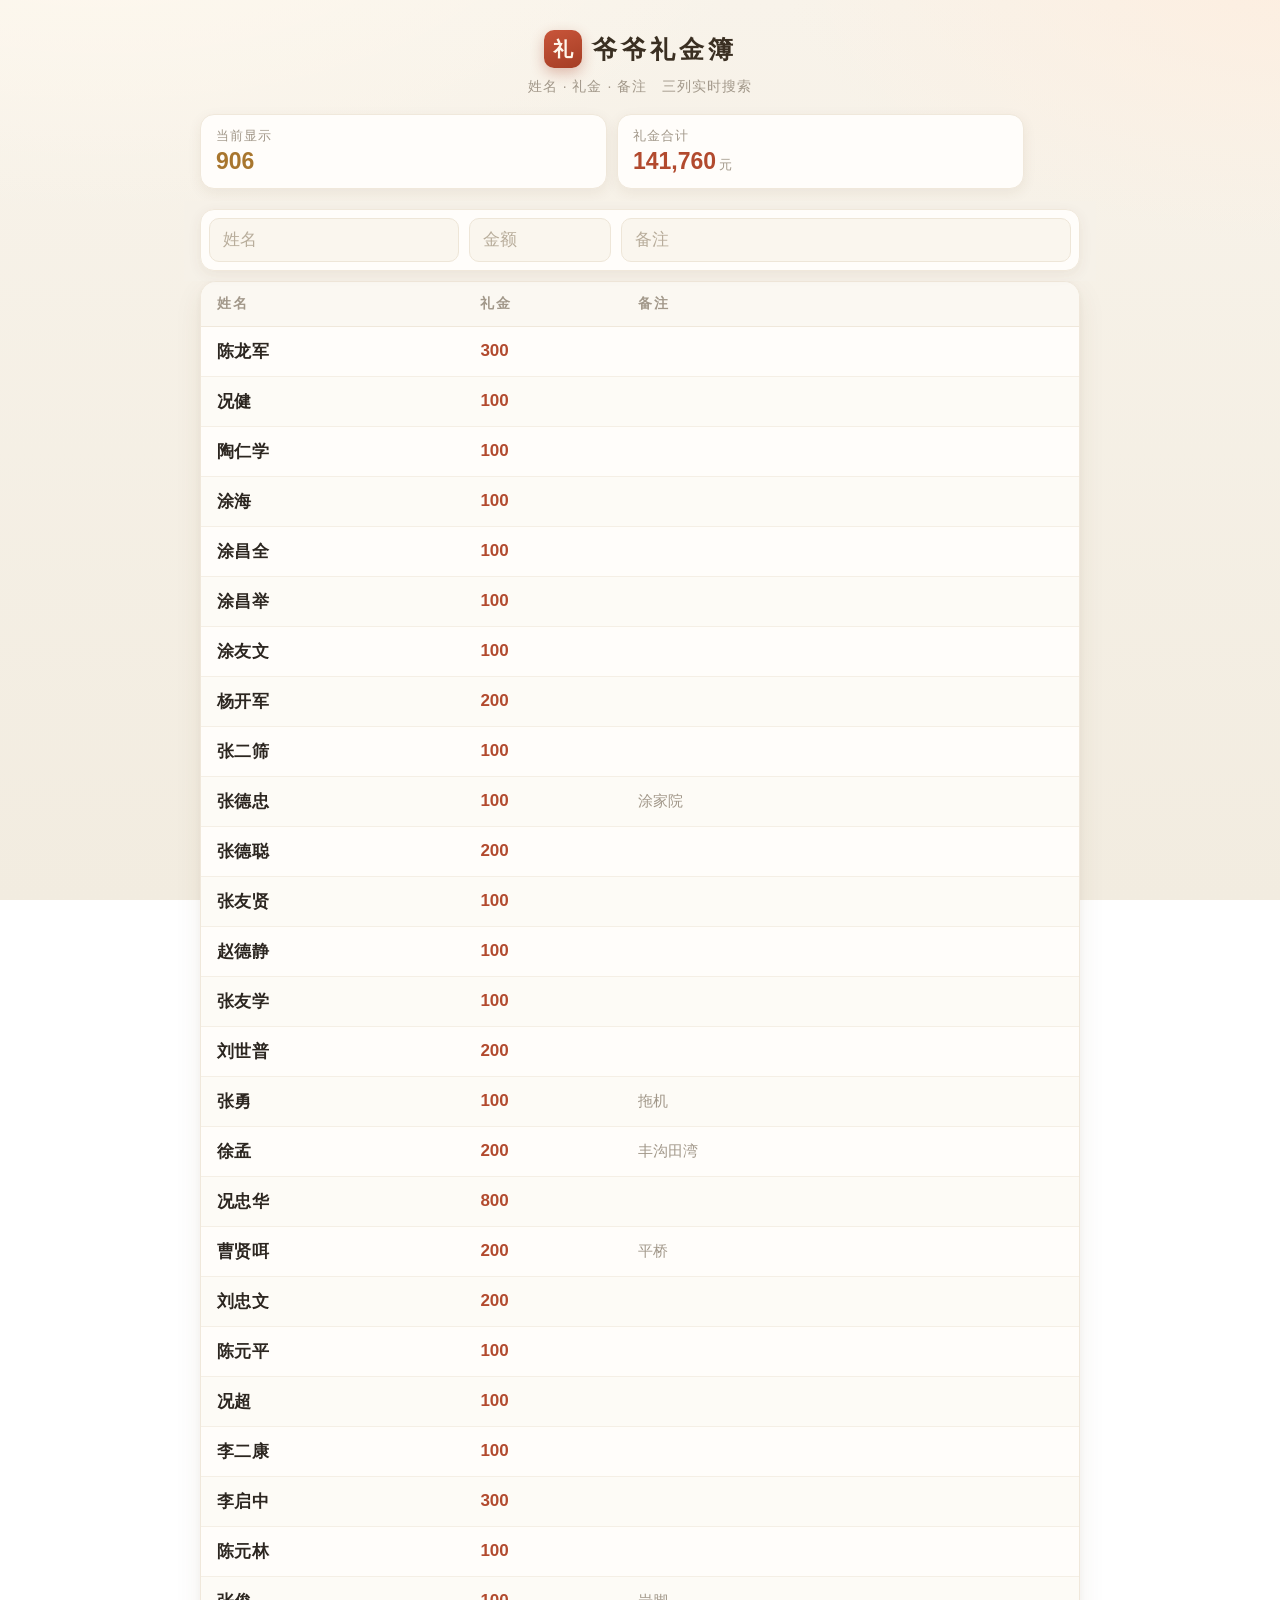
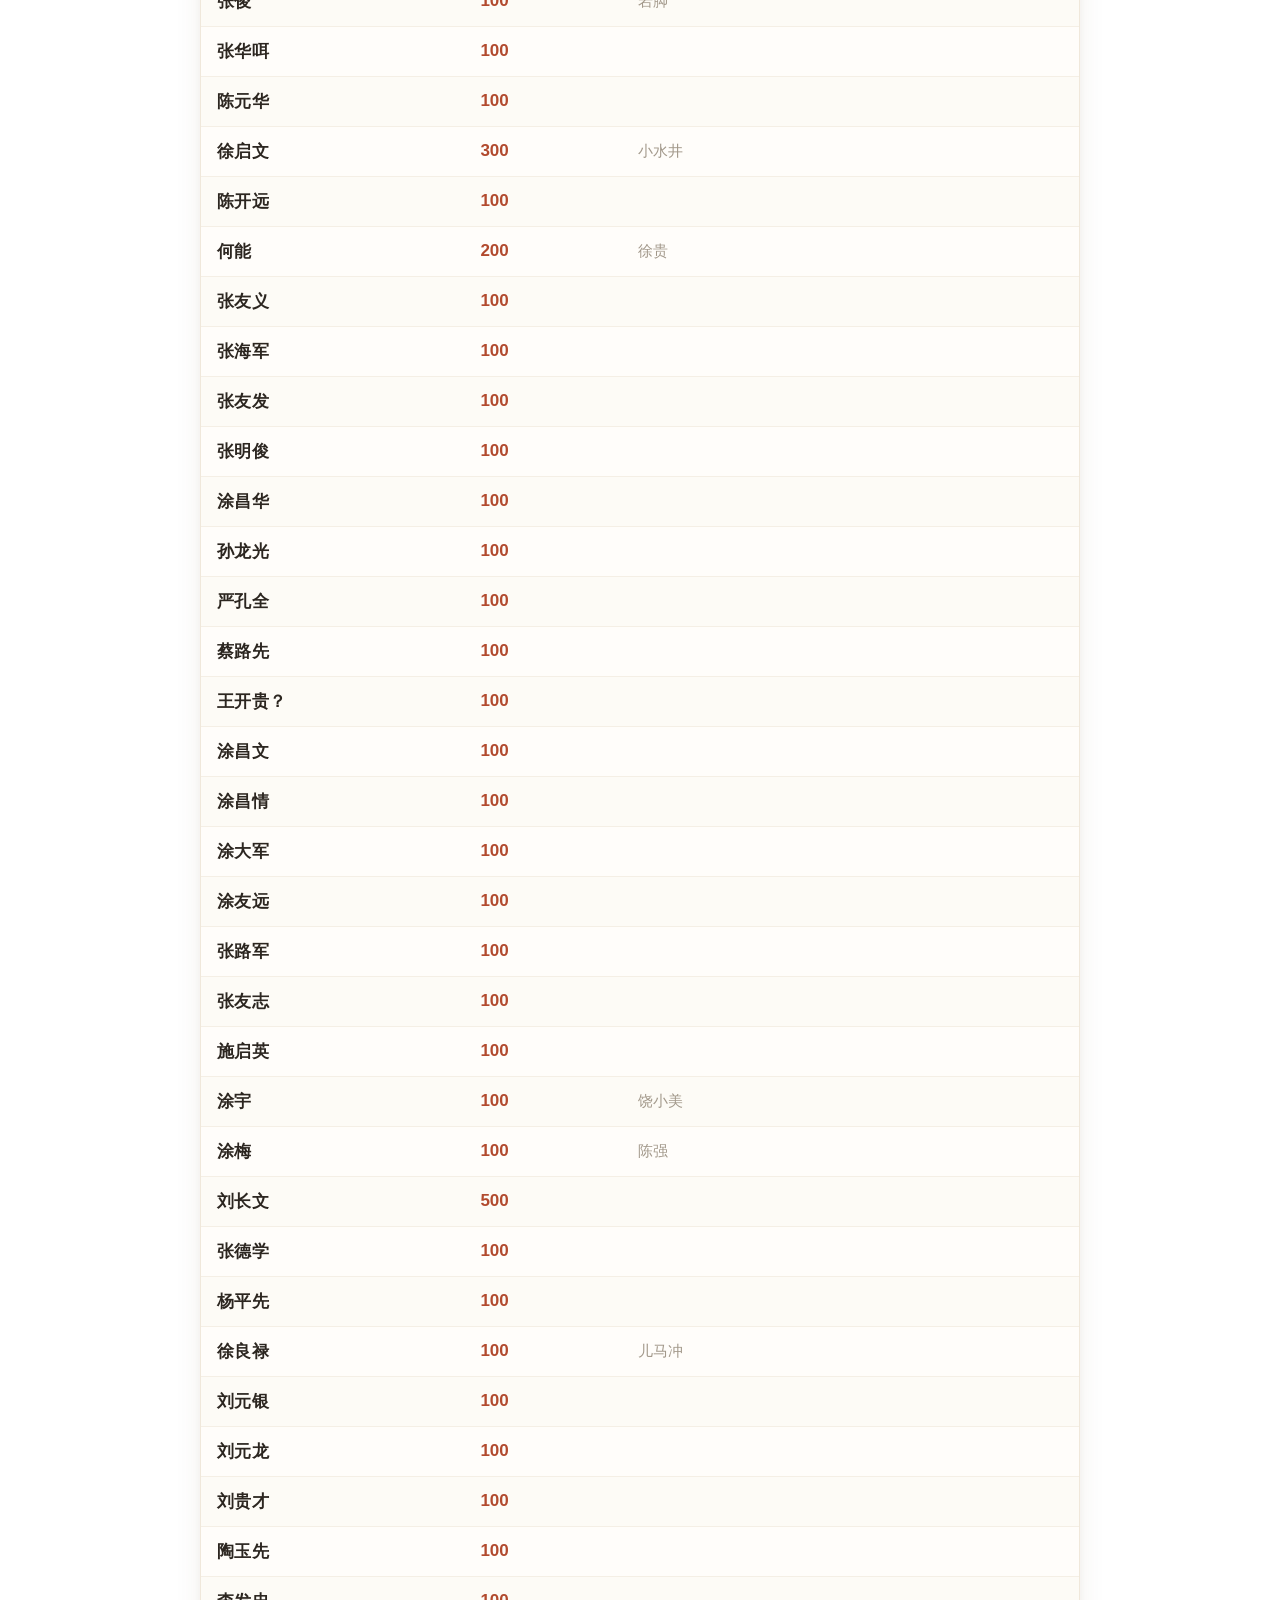
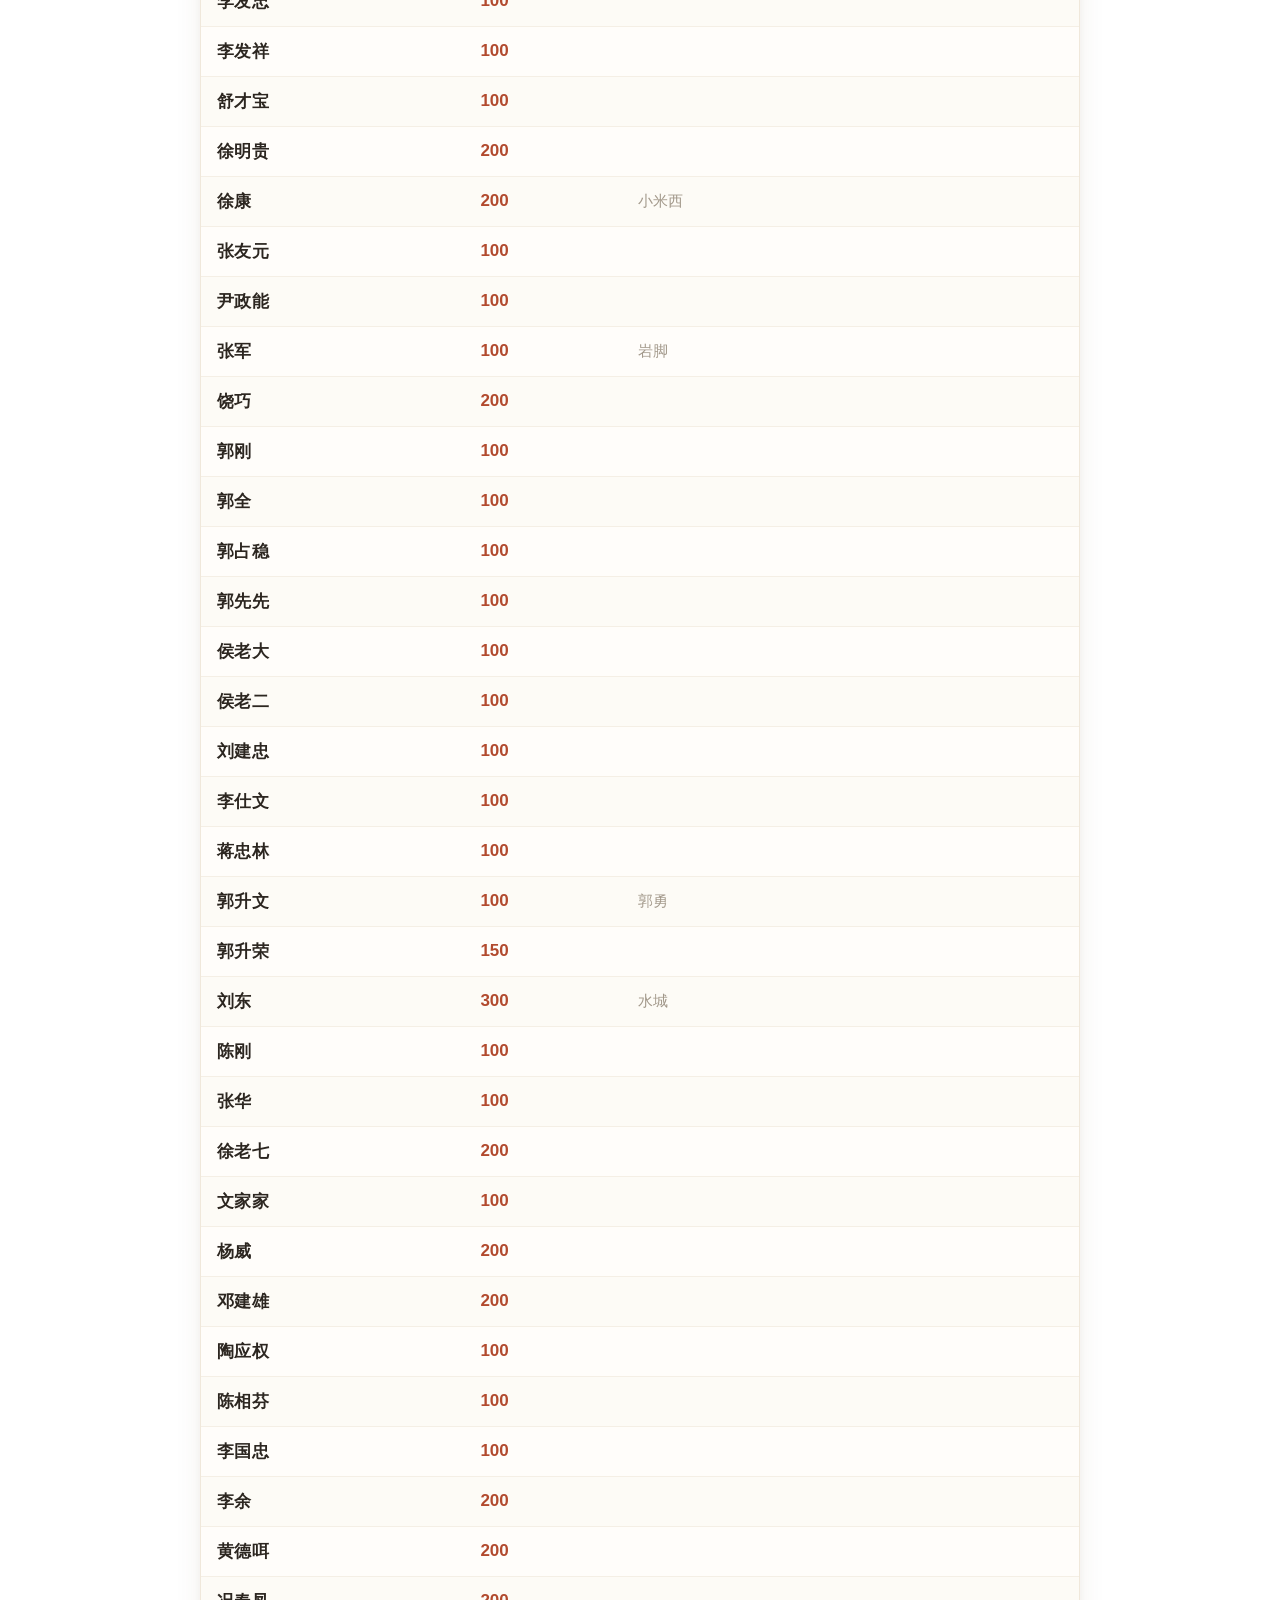
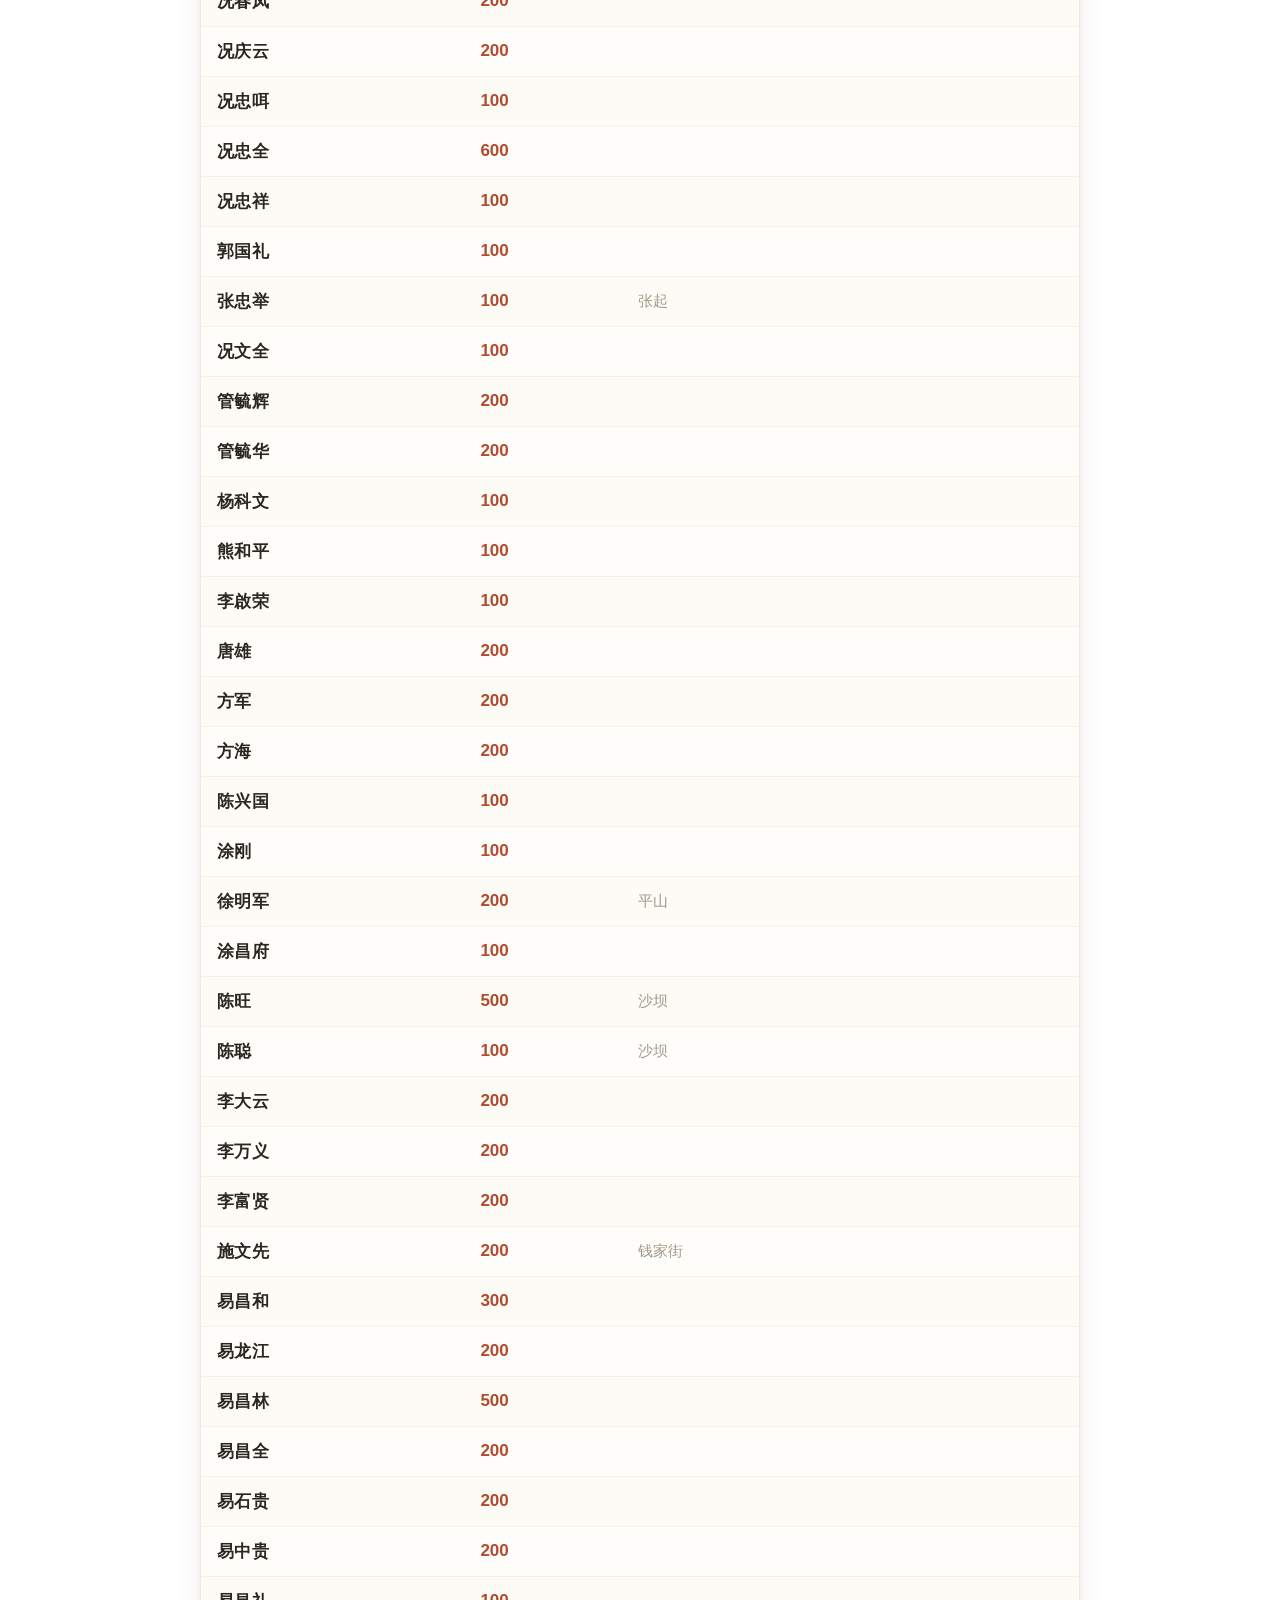
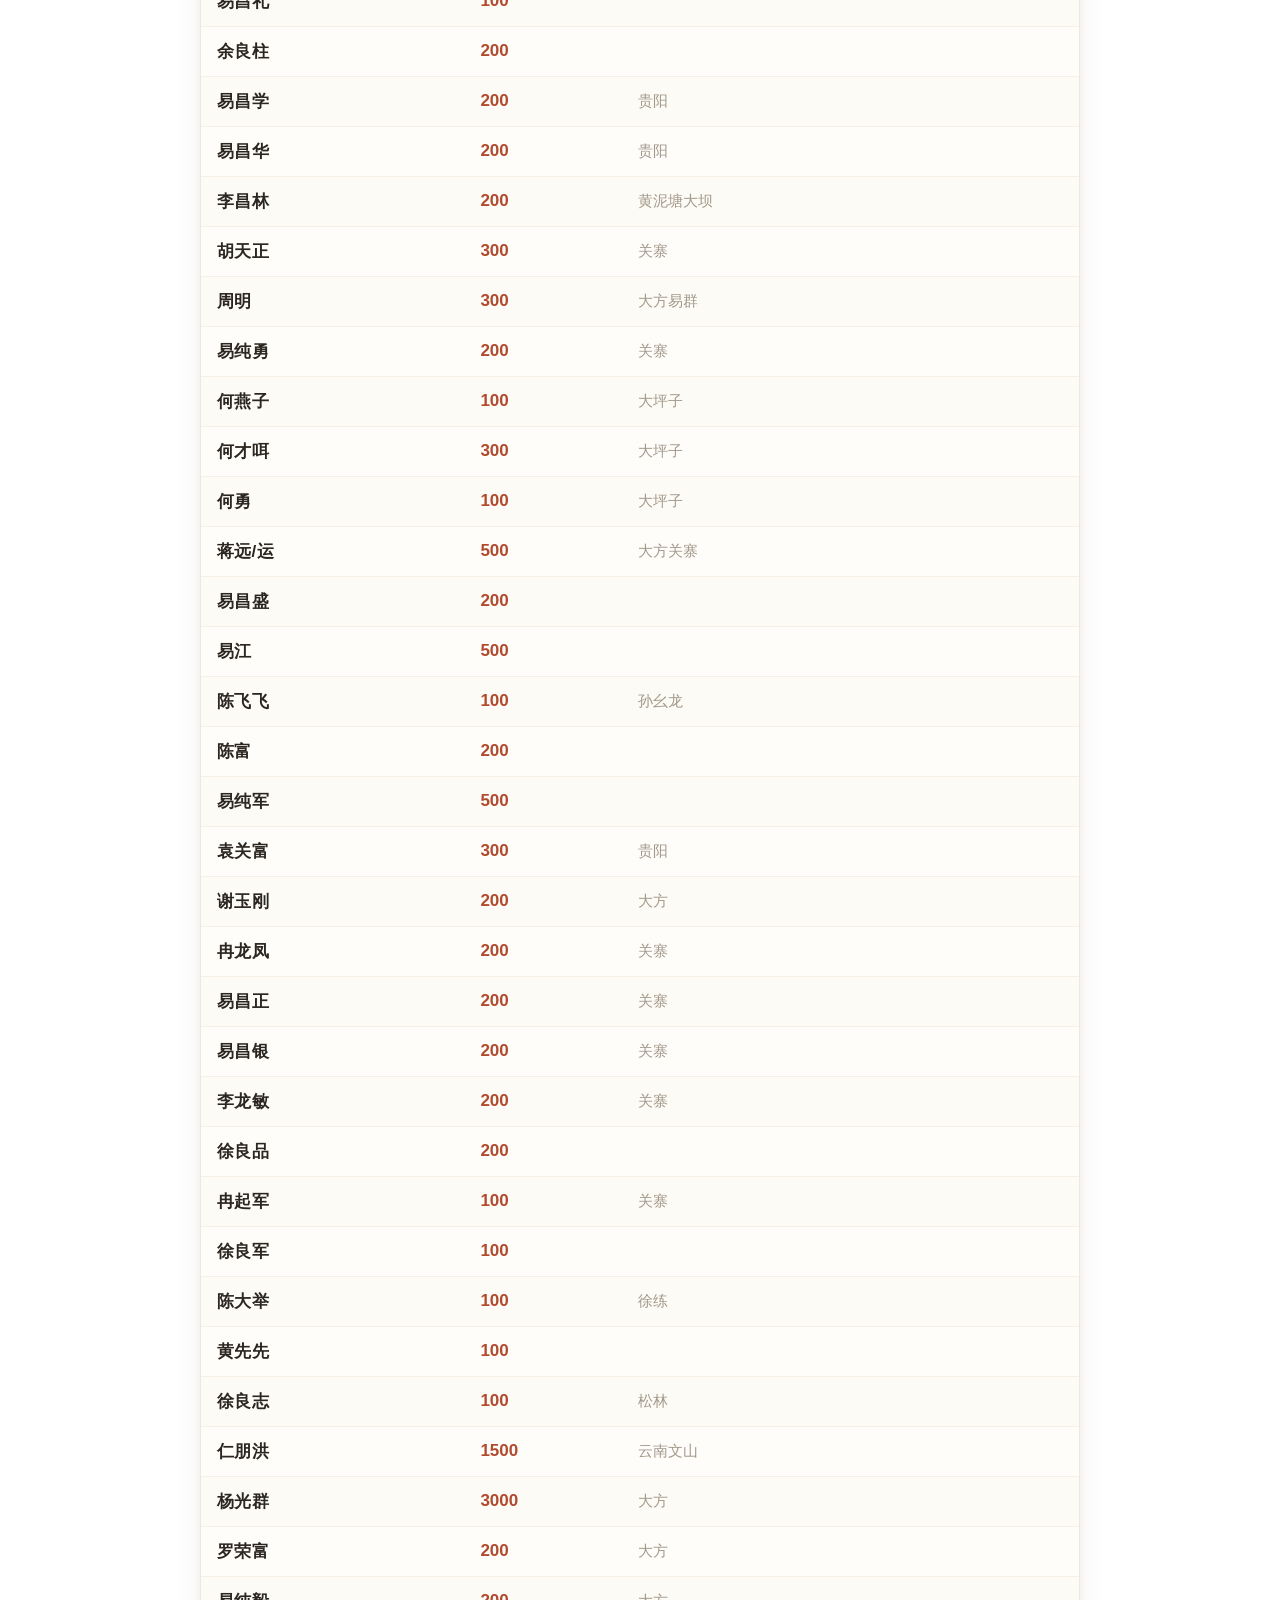
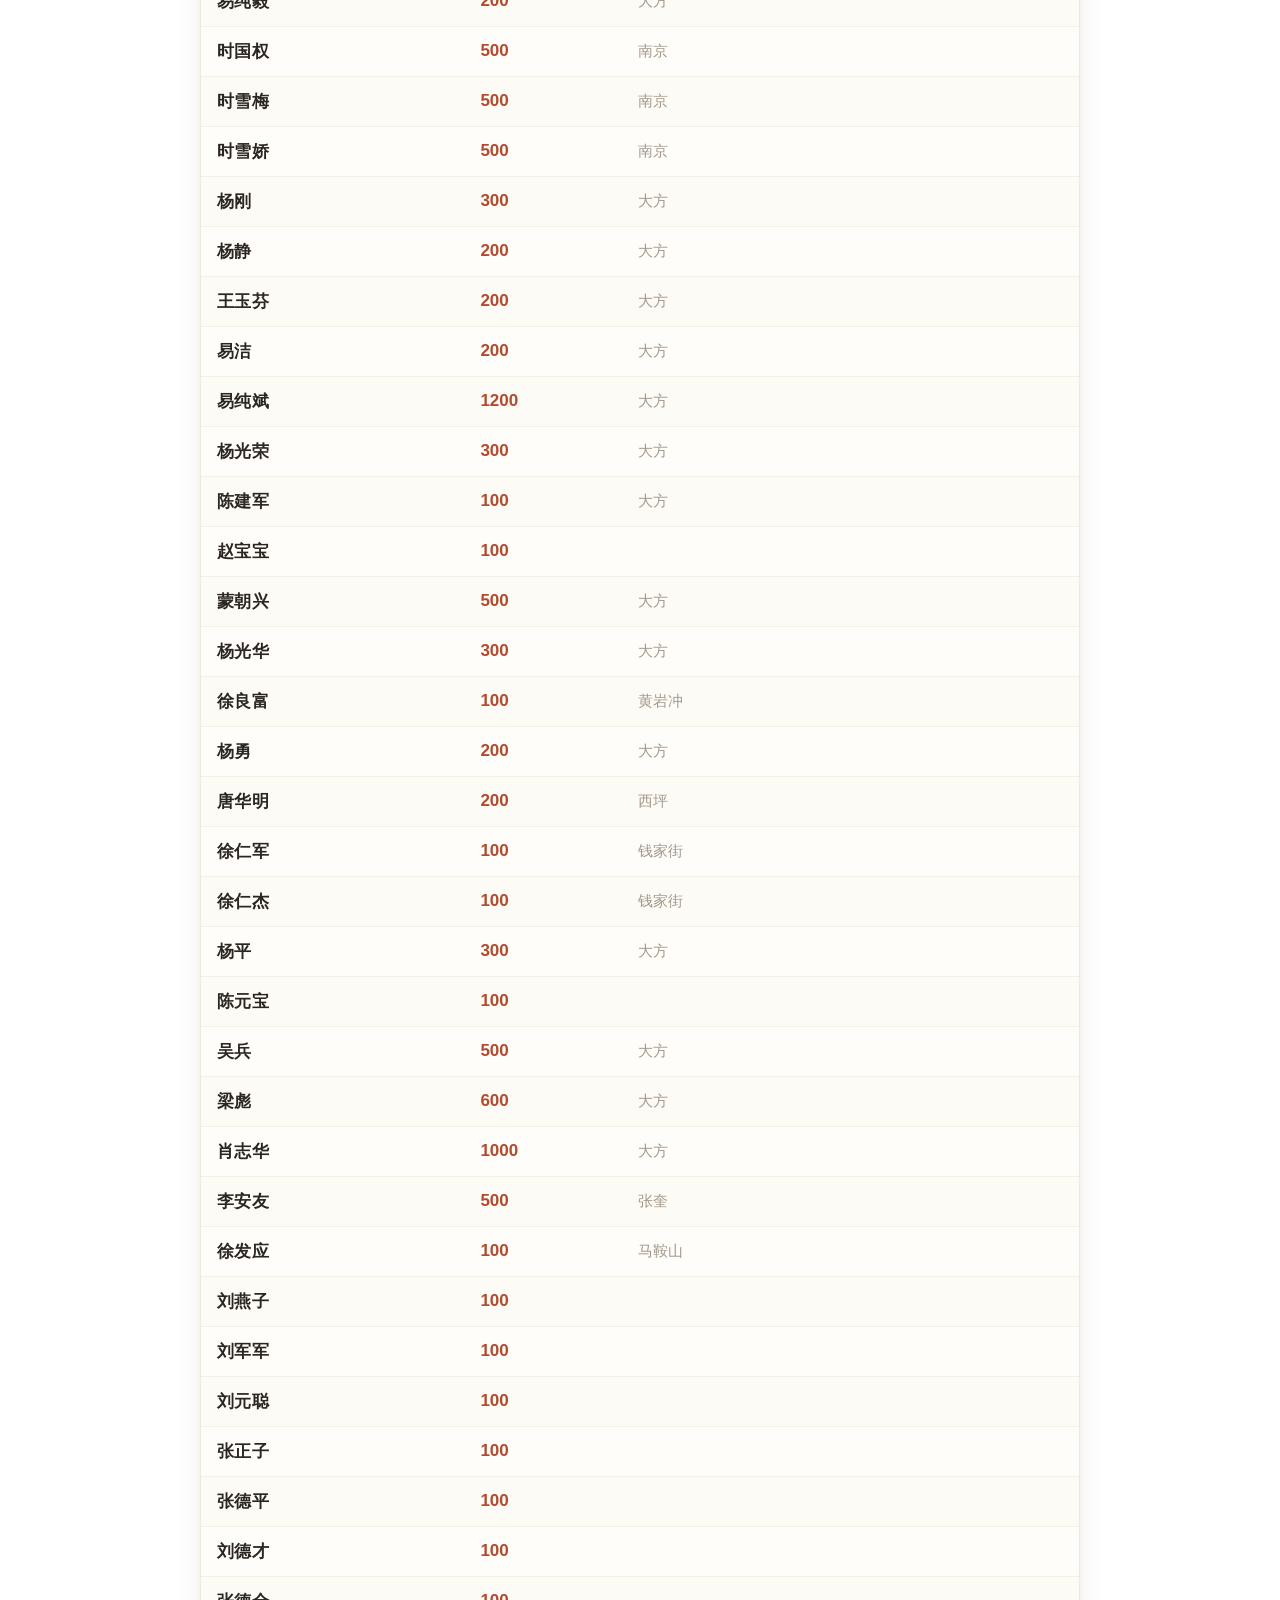
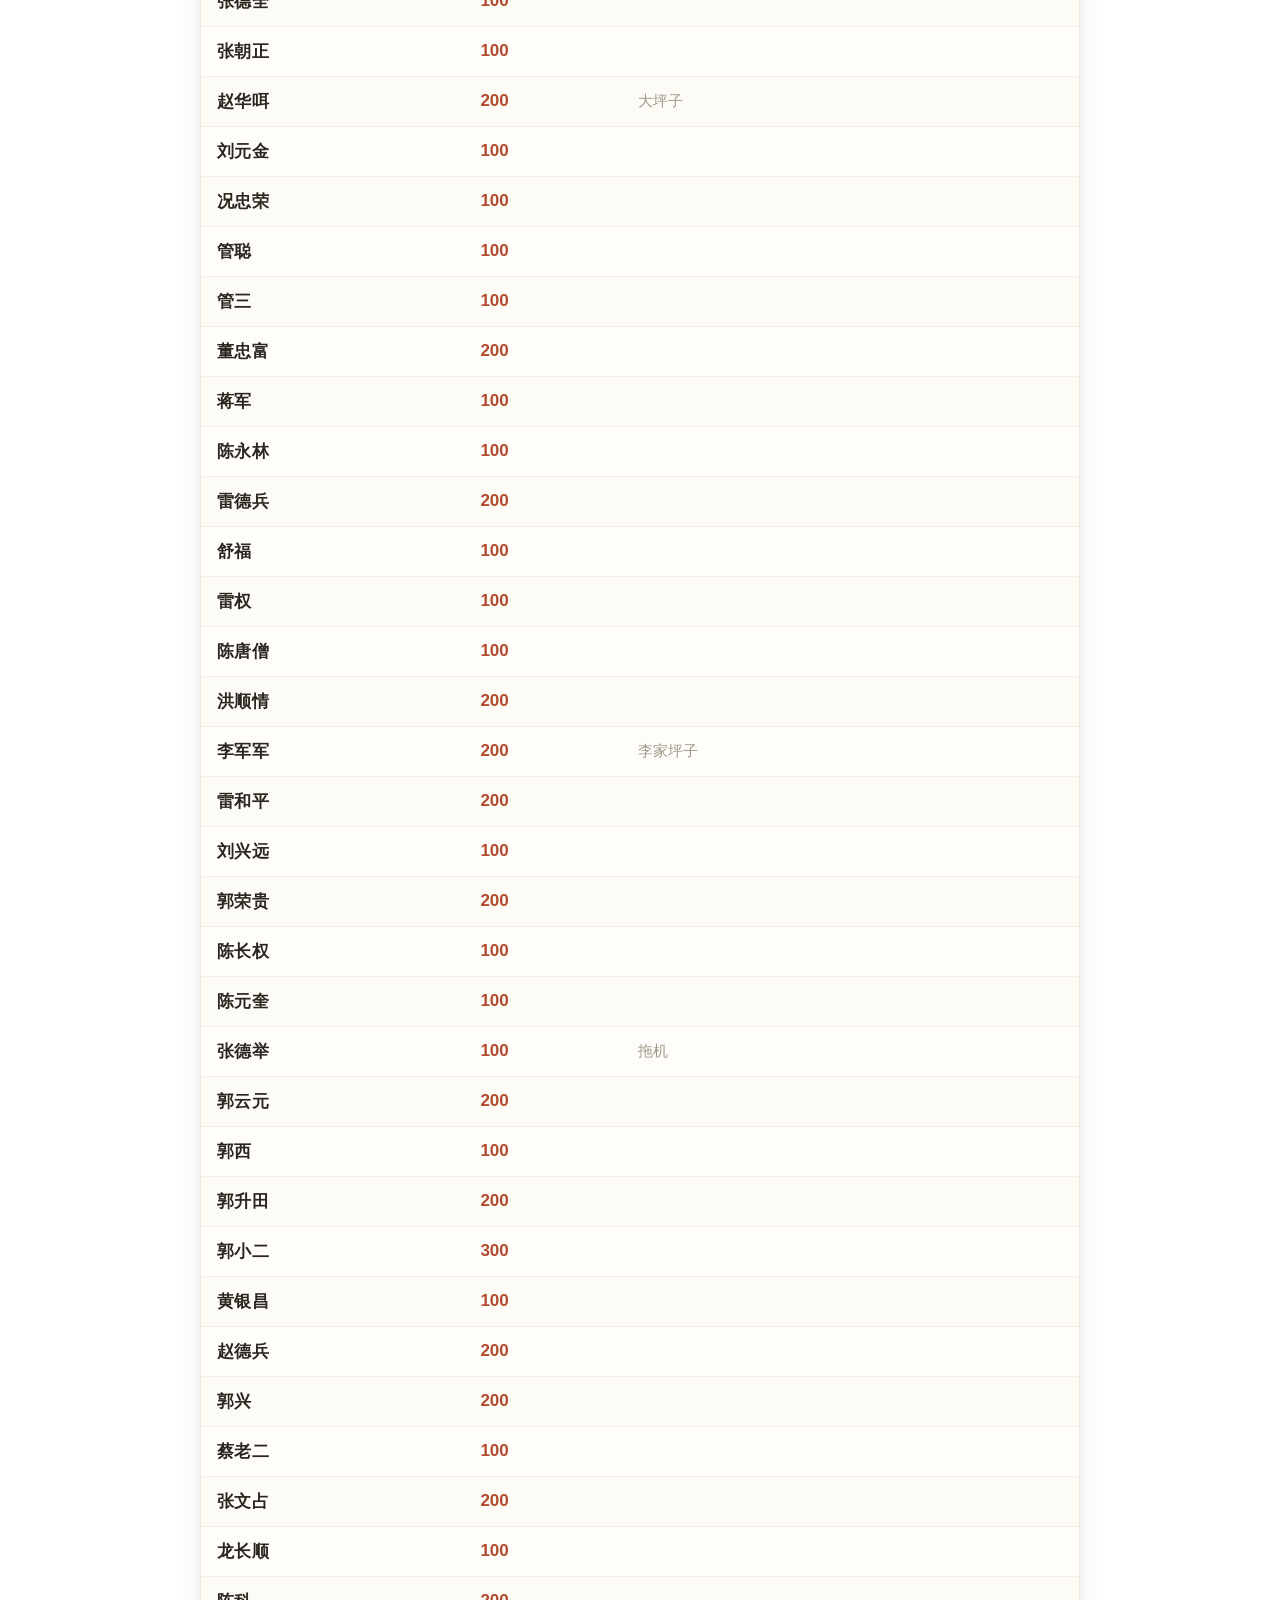
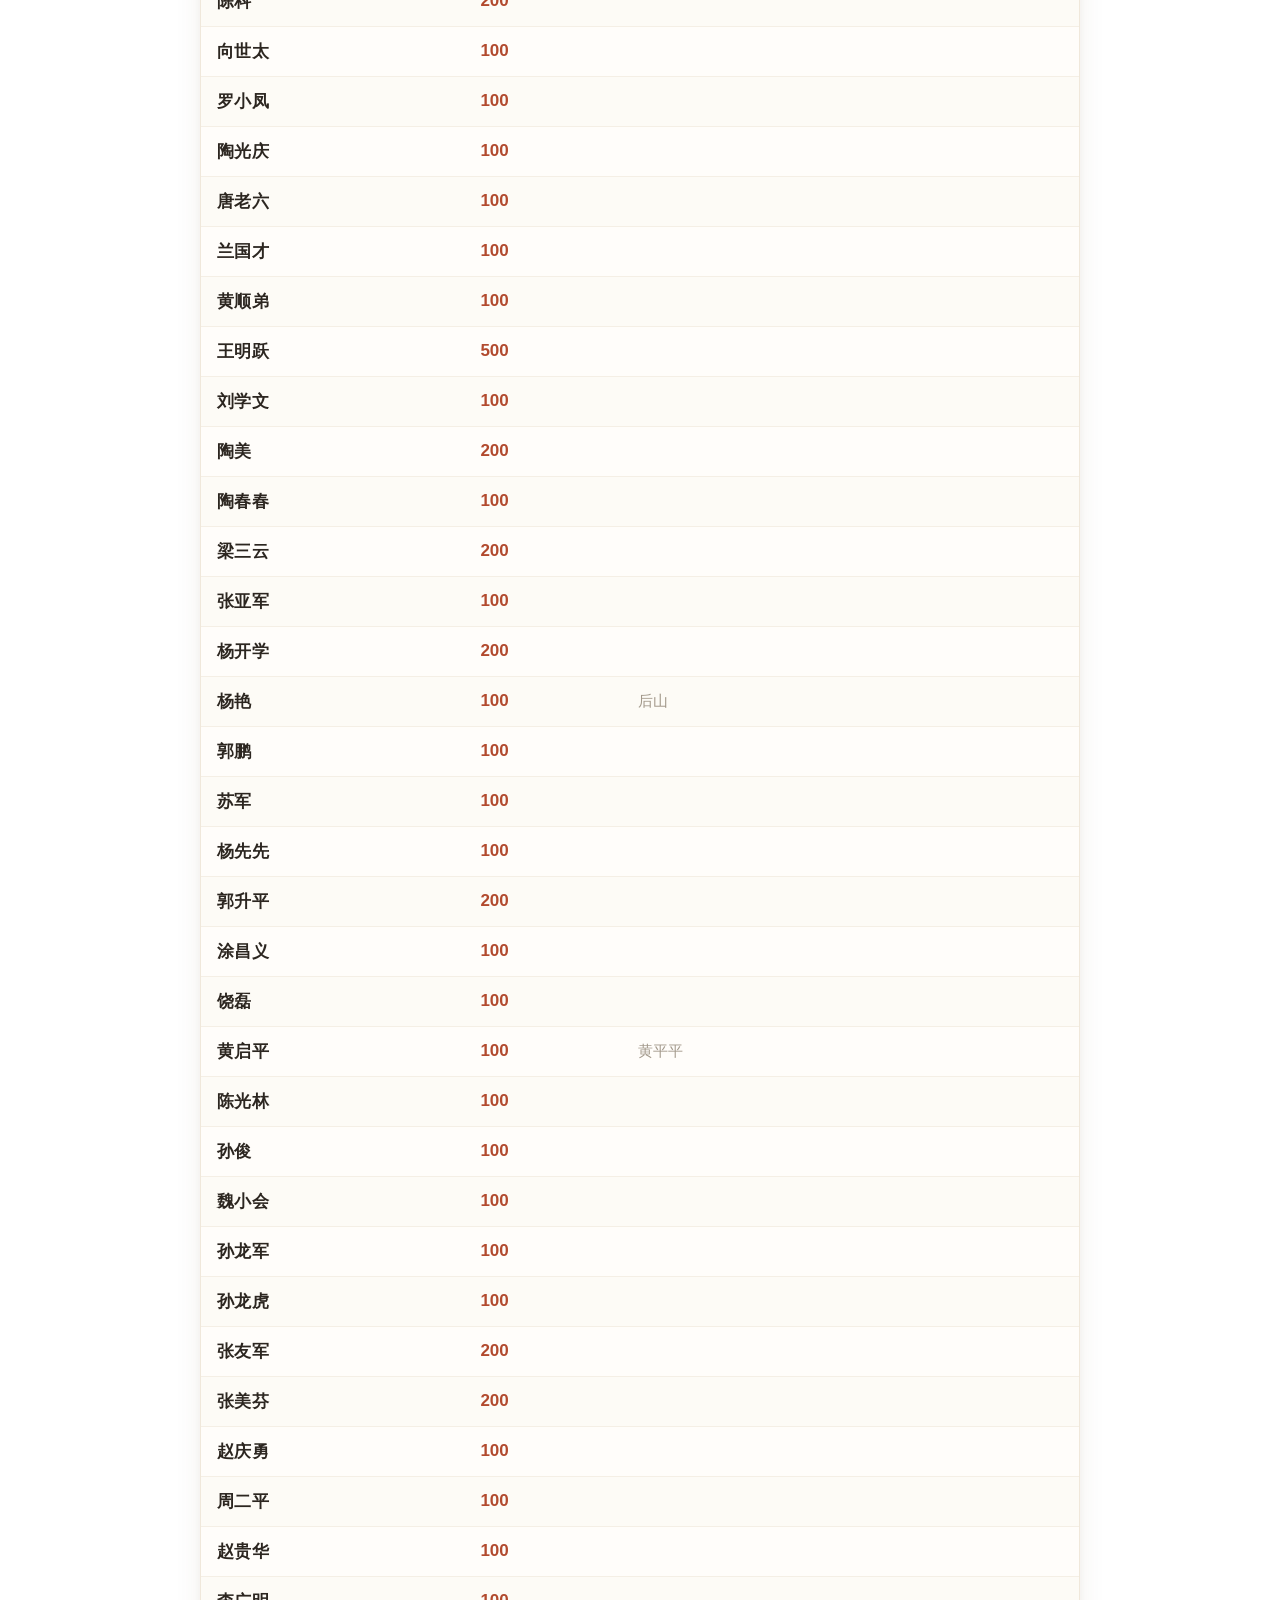
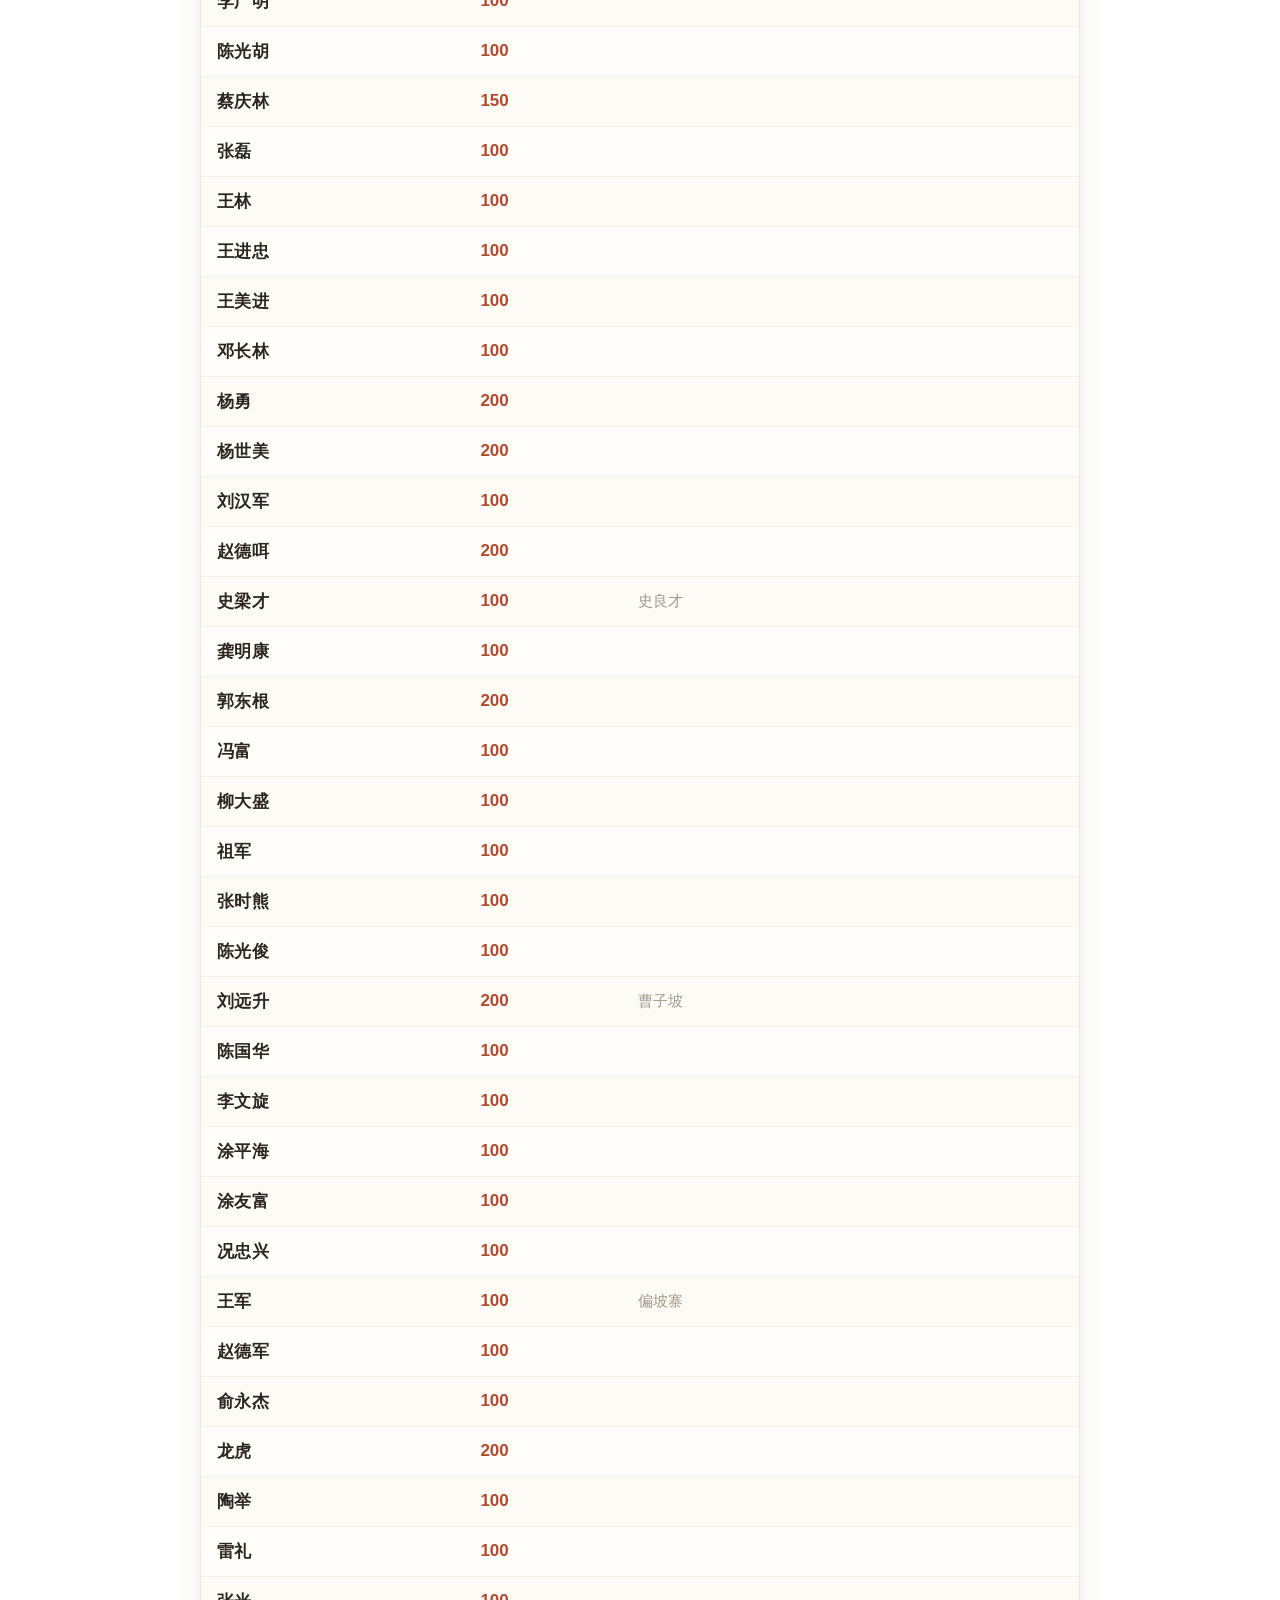
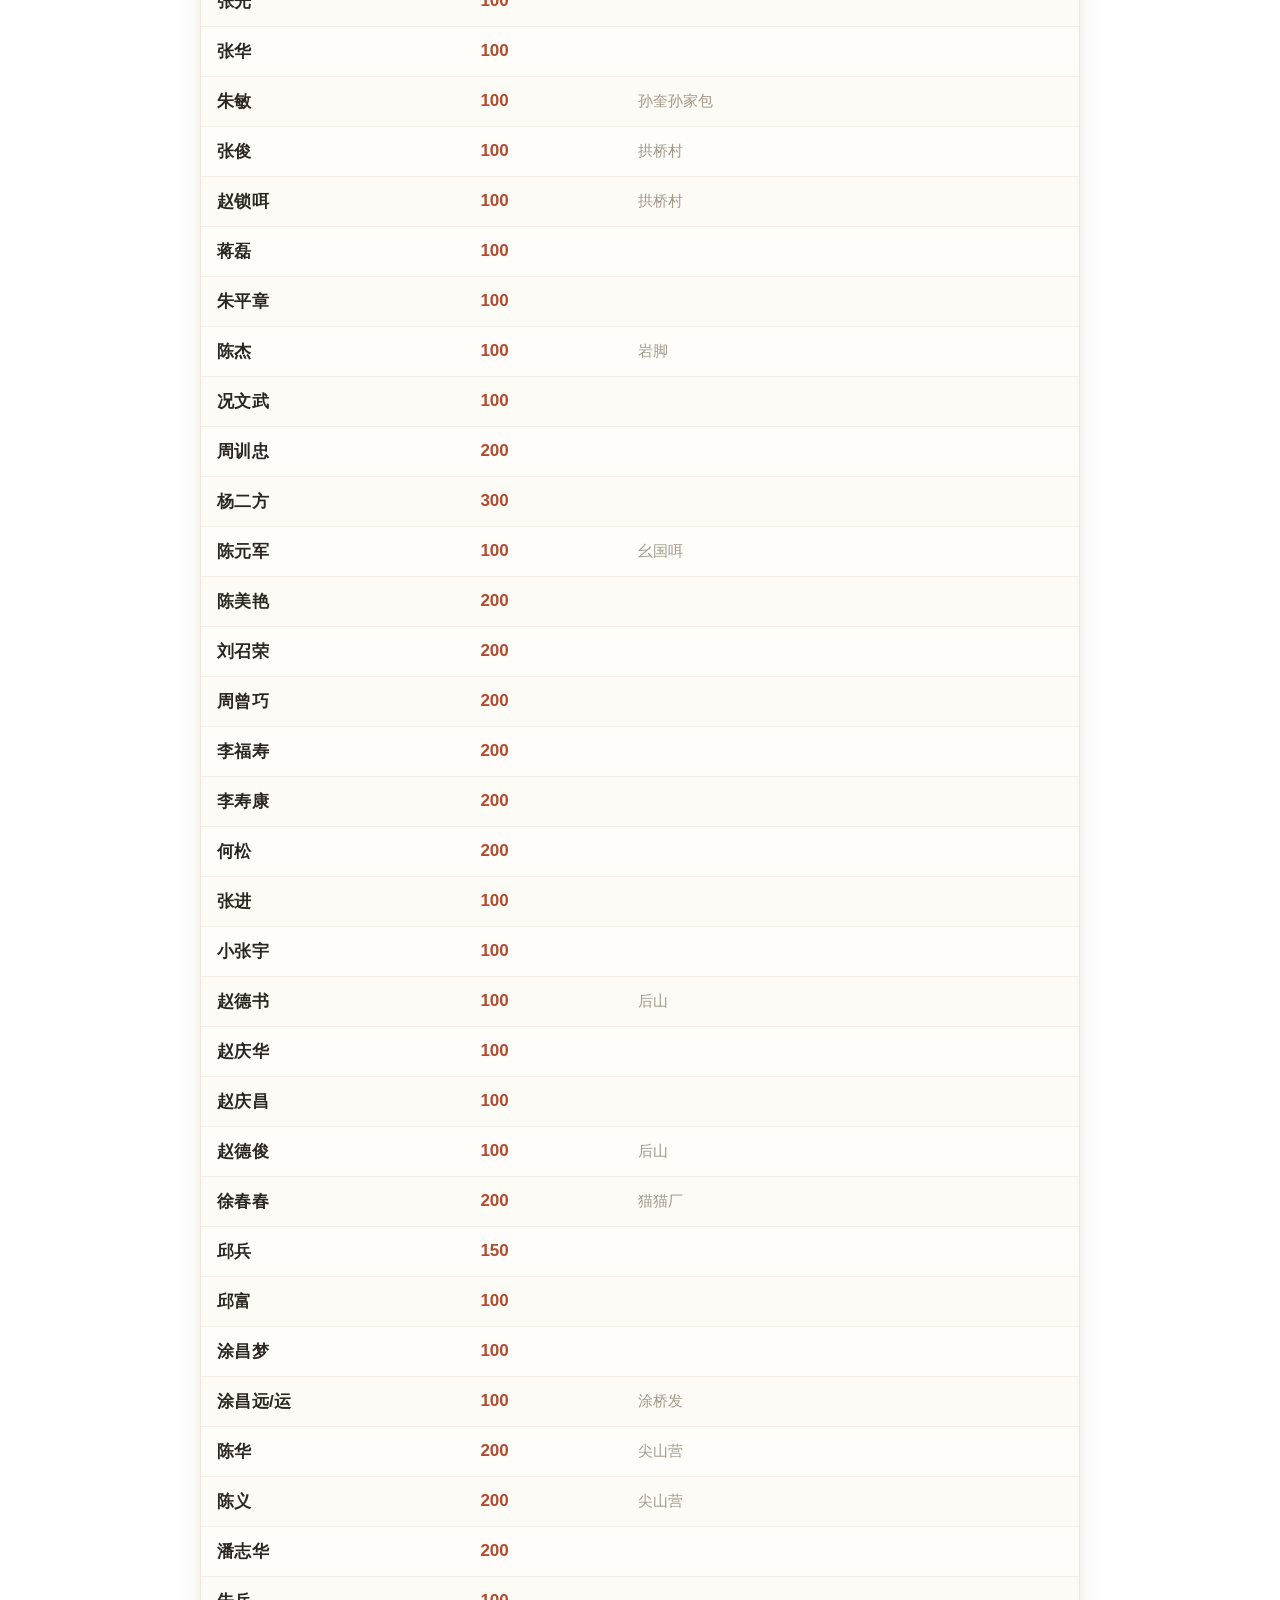
==== commit afe0f253: "Update list.html" ====
--- a/list.html
+++ b/list.html
@@ -2,182 +2,449 @@
 <html lang="zh-CN">
 <head>
 <meta charset="UTF-8">
-<meta name="viewport" content="width=device-width, initial-scale=1">
+<meta name="viewport" content="width=device-width, initial-scale=1, viewport-fit=cover">
+<meta name="theme-color" content="#f6f1e8">
 <title>爷爷礼金簿</title>
 <style>
-  * { box-sizing: border-box; }
-  body {
-    margin: 0;
-    padding: 26px 16px 70px;
-    font-family: -apple-system, BlinkMacSystemFont, "Segoe UI", "PingFang SC",
-                 "Hiragino Sans GB", "Microsoft YaHei", sans-serif;
-    color: #1f2937;
-    background: linear-gradient(165deg, #fdfbf7 0%, #f4f6fb 45%, #eef2f9 100%);
-    min-height: 100vh;
-    -webkit-font-smoothing: antialiased;
-  }
-  .wrap { max-width: 880px; margin: 0 auto; }
-
-  header { text-align: center; margin-bottom: 20px; }
-  h1 {
-    margin: 0 0 6px;
-    font-size: 26px;
-    letter-spacing: 2px;
-    font-weight: 700;
-    color: #8a5a12;
-  }
-  .sub {
-    font-size: 13px;
-    color: #9aa3b2;
-    letter-spacing: 1px;
-  }
-
-  .stats {
-    display: flex;
-    gap: 10px;
-    margin: 16px 0 14px;
-    flex-wrap: wrap;
-  }
-  .stat {
-    flex: 1 1 0;
-    min-width: 130px;
-    background: #fff;
-    border-radius: 12px;
-    padding: 12px 16px;
-    box-shadow: 0 2px 10px rgba(15, 23, 42, .05);
-    border: 1px solid #f0f2f7;
-  }
-  .stat .k { font-size: 12px; color: #9aa3b2; letter-spacing: 1px; }
-  .stat .v {
-    font-size: 20px; font-weight: 700; color: #b4791f;
-    font-variant-numeric: tabular-nums; margin-top: 2px;
-  }
-
-  .card {
-    background: #fff;
-    border-radius: 16px;
-    box-shadow: 0 12px 34px rgba(15, 23, 42, .08), 0 2px 6px rgba(15, 23, 42, .04);
-    overflow: hidden;
-    border: 1px solid #f0f2f7;
-  }
-
-  table { width: 100%; border-collapse: separate; border-spacing: 0; }
-
-  thead th {
-    position: sticky; top: 0; z-index: 3;
-    background: #fbfcfe;
-    text-align: left;
-    padding: 12px 16px 14px;
-    font-size: 13px;
-    font-weight: 600;
-    color: #6b7280;
-    letter-spacing: 1px;
-    border-bottom: 1px solid #eef1f6;
-    backdrop-filter: blur(6px);
-  }
-  thead th:nth-child(1) { width: 30%; }
-  thead th:nth-child(2) { width: 22%; }
-  thead th:nth-child(3) { width: 48%; }
-
-  thead input {
-    display: block;
-    width: 100%;
-    margin-top: 8px;
-    padding: 8px 11px;
-    font-size: 14px;
-    color: #111827;
-    background: #fff;
-    border: 1px solid #e3e7ef;
-    border-radius: 9px;
-    outline: none;
-    transition: border-color .18s, box-shadow .18s;
-  }
-  thead input::placeholder { color: #b9c0cd; }
-  thead input:focus {
-    border-color: #d0a250;
-    box-shadow: 0 0 0 3px rgba(208, 162, 80, .16);
-  }
-
-  tbody td {
-    padding: 11px 16px;
-    font-size: 15px;
-    border-bottom: 1px solid #f4f6fa;
-    vertical-align: middle;
-  }
-  tbody tr:last-child td { border-bottom: none; }
-  tbody tr:hover td { background: #fffaf1; }
-
-  .c-name { font-weight: 600; color: #1f2937; }
-  .c-amt {
-    color: #b4791f;
-    font-weight: 600;
-    font-variant-numeric: tabular-nums;
-  }
-  .c-note { color: #6b7280; font-size: 14px; }
-
-  mark {
-    background: #ffe9a8;
-    color: #8a5a12;
-    border-radius: 3px;
-    padding: 0 1px;
-  }
-
-  .empty {
-    padding: 46px 16px;
-    text-align: center;
-    color: #9aa3b2;
-    font-size: 14px;
-  }
-
-  footer {
-    text-align: center;
-    margin-top: 18px;
-    font-size: 12px;
-    color: #a8b0be;
-    letter-spacing: .5px;
-  }
-
-  @media (max-width: 560px) {
-    body { padding: 16px 10px 50px; }
-    h1 { font-size: 21px; }
-    thead th, tbody td { padding-left: 10px; padding-right: 10px; }
-    tbody td { font-size: 14px; }
-    thead th:nth-child(1) { width: 34%; }
-    thead th:nth-child(2) { width: 24%; }
-    thead th:nth-child(3) { width: 42%; }
+  :root{
+    --pad-x: 16px;
+    --radius: 16px;
+
+    --bg:      #f6f1e8;
+    --card:    #fffdfa;
+    --line:    #f0e8db;
+    --line-2:  #f5efe5;
+
+    --ink:     #2c2620;
+    --ink-2:   #6d6458;
+    --ink-3:   #a2988a;
+
+    --brand:   #b24a2e;
+    --brand-d: #8f3620;
+    --gold:    #a8762e;
+
+    --shadow:  0 10px 28px rgba(88,62,30,.08), 0 2px 6px rgba(88,62,30,.04);
+    --shadow-s:0 4px 14px rgba(88,62,30,.07);
+  }
+
+  *{ box-sizing:border-box; -webkit-tap-highlight-color:transparent; }
+  html{ -webkit-text-size-adjust:100%; }
+
+  body{
+    margin:0;
+    min-height:100vh;
+    padding:26px var(--pad-x) 64px;
+    padding-bottom:calc(64px + env(safe-area-inset-bottom));
+    font-family:-apple-system, BlinkMacSystemFont, "Segoe UI", "PingFang SC",
+                "Hiragino Sans GB", "Microsoft YaHei", "Noto Sans CJK SC", sans-serif;
+    color:var(--ink);
+    -webkit-font-smoothing:antialiased;
+    background:
+      radial-gradient(1100px 520px at 8% -12%, #fff9ef 0%, rgba(255,249,239,0) 62%),
+      radial-gradient(900px 480px at 102% -4%, #fdeee0 0%, rgba(253,238,224,0) 58%),
+      linear-gradient(180deg, #f8f3ea 0%, #f2ece0 100%);
+    background-attachment:fixed;
+  }
+
+  .wrap{ max-width:880px; margin:0 auto; }
+
+  /* ---------- 顶部标题 ---------- */
+  .hero{ text-align:center; padding:4px 0 18px; }
+  h1{
+    margin:0;
+    font-size:25px;
+    font-weight:700;
+    letter-spacing:4px;
+    color:#3a2f22;
+    display:inline-flex;
+    align-items:center;
+    gap:10px;
+  }
+  .seal{
+    display:inline-flex;
+    align-items:center;
+    justify-content:center;
+    width:38px; height:38px;
+    border-radius:10px;
+    font-size:20px;
+    font-weight:700;
+    letter-spacing:0;
+    color:#fff6ea;
+    background:linear-gradient(160deg, #c8553a 0%, #a53d24 100%);
+    box-shadow:0 5px 14px rgba(165,61,36,.32);
+  }
+  .sub{
+    margin:10px 0 0;
+    font-size:14px;
+    letter-spacing:1px;
+    color:var(--ink-3);
+  }
+
+  /* ---------- 统计 ---------- */
+  .stats{
+    display:flex;
+    gap:10px;
+    margin-bottom:12px;
+  }
+  .stat{
+    flex:1 1 0;
+    min-width:0;
+    background:var(--card);
+    border:1px solid var(--line);
+    border-radius:14px;
+    padding:12px 15px;
+    box-shadow:var(--shadow-s);
+  }
+  .stat .k{
+    font-size:13px;
+    letter-spacing:1px;
+    color:var(--ink-3);
+    white-space:nowrap;
+  }
+  .stat .v{
+    margin-top:3px;
+    font-size:23px;
+    font-weight:700;
+    line-height:1.2;
+    color:var(--gold);
+    font-variant-numeric:tabular-nums;
+    font-feature-settings:"tnum";
+    white-space:nowrap;
+    overflow:hidden;
+    text-overflow:ellipsis;
+  }
+  #sum{ color:var(--brand); }
+  .stat .unit{
+    font-size:13px;
+    font-weight:500;
+    color:var(--ink-3);
+    margin-left:3px;
+  }
+
+  .clear{
+    flex:0 0 auto;
+    align-self:center;
+    width:46px; height:46px;
+    border:none;
+    border-radius:14px;
+    background:var(--card);
+    border:1px solid var(--line);
+    color:var(--ink-3);
+    font-size:17px;
+    line-height:1;
+    cursor:pointer;
+    box-shadow:var(--shadow-s);
+    transition:all .2s ease;
+    opacity:0;
+    transform:scale(.85);
+    pointer-events:none;
+  }
+  .clear.show{ opacity:1; transform:scale(1); pointer-events:auto; }
+  .clear:active{ transform:scale(.92); background:#fbf3e6; color:var(--brand); }
+
+  /* ---------- 搜索吸附条 ---------- */
+  .search-dock{
+    position:sticky;
+    top:0;
+    z-index:20;
+    margin:0 calc(-1 * var(--pad-x));
+    padding:8px var(--pad-x) 10px;
+    background:rgba(246,241,232,.82);
+    -webkit-backdrop-filter:blur(12px) saturate(1.15);
+    backdrop-filter:blur(12px) saturate(1.15);
+    transition:background .25s ease, box-shadow .25s ease;
+  }
+  .search-dock.is-stuck{
+    background:rgba(246,241,232,.95);
+    box-shadow:0 8px 20px rgba(88,62,30,.09);
+  }
+
+  .searchbar{
+    display:grid;
+    grid-template-columns:3fr 1.7fr 5.4fr;
+    gap:10px;
+    padding:8px;
+    background:var(--card);
+    border:1px solid var(--line);
+    border-radius:14px;
+    box-shadow:var(--shadow-s);
+  }
+  .searchbar input{
+    width:100%;
+    height:44px;
+    padding:0 13px;
+    font-family:inherit;
+    font-size:17px;              /* ≥16px 防移动端聚焦缩放 */
+    color:var(--ink);
+    background:#faf6ee;
+    border:1px solid #eee6d8;
+    border-radius:10px;
+    outline:none;
+    -webkit-appearance:none;
+    appearance:none;
+    transition:background .18s ease, border-color .18s ease, box-shadow .18s ease;
+  }
+  .searchbar input::placeholder{ color:#b8ad9b; }
+  .searchbar input:focus{
+    background:#fff;
+    border-color:#dcbb8b;
+    box-shadow:0 0 0 3px rgba(200,150,80,.15);
+  }
+  .searchbar input:not(:placeholder-shown){
+    background:#fffdf6;
+    border-color:#e6d3ad;
+  }
+
+  /* ---------- 表格卡片 ---------- */
+  .card{
+    background:var(--card);
+    border:1px solid var(--line);
+    border-radius:var(--radius);
+    box-shadow:var(--shadow);
+    overflow:hidden;
+  }
+
+  table{
+    width:100%;
+    table-layout:fixed;
+    border-collapse:collapse;
+  }
+
+  thead th{
+    padding:13px 16px;
+    text-align:left;
+    font-size:14px;
+    font-weight:600;
+    letter-spacing:2px;
+    color:var(--ink-3);
+    background:#fbf8f2;
+    border-bottom:1px solid var(--line);
+    white-space:nowrap;
+  }
+  thead th:nth-child(1){ width:30%; }
+  thead th:nth-child(2){ width:18%; }
+  thead th:nth-child(3){ width:52%; }
+
+  tbody td{
+    padding:13px 16px;
+    font-size:17px;
+    border-bottom:1px solid var(--line-2);
+    vertical-align:middle;
+    overflow-wrap:anywhere;
+  }
+  tbody tr:last-child td{ border-bottom:none; }
+
+  .c-name{ font-weight:600; color:var(--ink); letter-spacing:.3px; }
+  .c-amt{
+    color:var(--brand);
+    font-weight:700;
+    font-variant-numeric:tabular-nums;
+    font-feature-settings:"tnum";
+  }
+  .c-note{ color:var(--ink-3); font-size:15px; }
+
+  mark{
+    background:#ffeda6;
+    color:inherit;
+    border-radius:3px;
+    padding:0 1px;
+    box-decoration-break:clone;
+    -webkit-box-decoration-break:clone;
+  }
+
+  @media (hover:hover) and (min-width:621px){
+    tbody tr{ transition:background .15s ease; }
+    tbody tr:nth-child(even){ background:#fdfbf6; }
+    tbody tr:hover{ background:#fdf5e7; }
+  }
+
+  /* ---------- 空状态 ---------- */
+  .empty{
+    padding:52px 20px 56px;
+    text-align:center;
+    color:var(--ink-3);
+  }
+  .empty .ico{
+    font-size:32px;
+    line-height:1;
+    opacity:.55;
+    margin-bottom:12px;
+  }
+  .empty p{
+    margin:0 0 16px;
+    font-size:15px;
+    letter-spacing:1px;
+  }
+  .empty button{
+    padding:10px 22px;
+    font-family:inherit;
+    font-size:15px;
+    color:var(--brand);
+    background:#fdf3ec;
+    border:1px solid #f3ddcf;
+    border-radius:10px;
+    cursor:pointer;
+  }
+  .empty button:active{ background:#f8e7db; }
+
+  footer{
+    margin-top:20px;
+    text-align:center;
+    font-size:14px;
+    letter-spacing:1px;
+    color:#b3a999;
+  }
+
+  /* ================= 手机端 ================= */
+  @media (max-width:620px){
+    :root{ --pad-x:12px; --radius:14px; }
+
+    body{
+      padding-top:18px;
+      padding-bottom:calc(48px + env(safe-area-inset-bottom));
+    }
+
+    .hero{ padding:2px 0 16px; }
+    h1{ font-size:23px; letter-spacing:3px; gap:8px; }
+    .seal{ width:34px; height:34px; font-size:18px; border-radius:9px; }
+    .sub{ margin-top:8px; font-size:13.5px; }
+
+    .stats{ gap:8px; margin-bottom:10px; }
+    .stat{ padding:10px 13px; border-radius:12px; }
+    .stat .k{ font-size:12.5px; letter-spacing:.5px; }
+    .stat .v{ font-size:21px; }
+    .clear{ width:44px; height:44px; border-radius:13px; font-size:16px; }
+
+    .search-dock{ padding:6px var(--pad-x) 8px; }
+    .searchbar{
+      grid-template-columns:1.1fr .85fr 1.3fr;
+      gap:6px;
+      padding:6px;
+      border-radius:12px;
+    }
+    .searchbar input{
+      height:46px;
+      padding:0 10px;
+      font-size:17px;            /* 加大且 ≥16 防缩放 */
+      border-radius:9px;
+    }
+
+    /* 表格 → 卡片列表 */
+    table, thead, tbody, tr, td{ display:block; }
+    thead{ display:none; }
+
+    tbody tr{
+      display:grid;
+      grid-template-columns:1fr auto;
+      align-items:center;
+      gap:4px 12px;
+      padding:14px 15px;
+      border-bottom:1px solid var(--line-2);
+      transition:background .12s ease;
+    }
+    tbody tr:last-child{ border-bottom:none; }
+    tbody tr:active{ background:#fdf6ea; }
+
+    tbody td{
+      padding:0;
+      border:none;
+    }
+    td.c-name{
+      font-size:19px;
+      font-weight:600;
+      grid-column:1;
+      grid-row:1;
+      line-height:1.25;
+    }
+    td.c-amt{
+      grid-column:2;
+      grid-row:1;
+      font-size:21px;
+      text-align:right;
+      letter-spacing:.5px;
+      line-height:1.2;
+    }
+    td.c-note{
+      grid-column:1 / -1;
+      grid-row:2;
+      margin-top:3px;
+      font-size:14.5px;
+      color:var(--ink-3);
+      line-height:1.5;
+    }
+    td.c-note:empty{ display:none; }
+
+    .empty{ padding:44px 16px 46px; }
+    .empty p{ font-size:15px; }
+  }
+
+  /* 超小屏微调 */
+  @media (max-width:360px){
+    .searchbar{ grid-template-columns:1fr 0.9fr 1.15fr; gap:5px; }
+    .searchbar input{ padding:0 8px; font-size:16px; }
+    h1{ font-size:20px; letter-spacing:2px; }
+    .seal{ width:30px; height:30px; font-size:16px; }
+    .stat .v{ font-size:19px; }
+    .stat .k{ font-size:12px; }
+    td.c-name{ font-size:17.5px; }
+    td.c-amt{ font-size:19.5px; }
+    td.c-note{ font-size:14px; }
   }
 </style>
 </head>
 <body>
+
 <div class="wrap">
-  <header>
-    <h1>爷爷礼金簿</h1>
-    <div class="sub">三列皆可搜索 · 输入即筛选</div>
+
+  <header class="hero">
+    <h1><span class="seal">礼</span>爷爷礼金簿</h1>
+    <p class="sub">姓名 · 礼金 · 备注　三列实时搜索</p>
   </header>
 
   <div class="stats">
-    <div class="stat"><div class="k">当前显示</div><div class="v" id="count">0</div></div>
-    <div class="stat"><div class="k">礼金合计（元）</div><div class="v" id="sum">0</div></div>
+    <div class="stat">
+      <div class="k">当前显示</div>
+      <div class="v" id="count">0</div>
+    </div>
+    <div class="stat">
+      <div class="k">礼金合计</div>
+      <div class="v"><span id="sum">0</span><span class="unit">元</span></div>
+    </div>
+    <button class="clear" id="clear" type="button" aria-label="清空搜索">✕</button>
+  </div>
+
+  <div class="search-dock" id="dock">
+    <div class="searchbar">
+      <input id="q-name"   type="text"  placeholder="姓名" autocomplete="off" enterkeyhint="search">
+      <input id="q-amount" type="text"  placeholder="金额" inputmode="numeric" autocomplete="off" enterkeyhint="search">
+      <input id="q-note"   type="text"  placeholder="备注" autocomplete="off" enterkeyhint="search">
+    </div>
   </div>
 
   <div class="card">
     <table>
       <thead>
         <tr>
-          <th>姓名<input id="q-name" type="text" placeholder="搜姓名…" autocomplete="off"></th>
-          <th>礼金<input id="q-amount" type="text" placeholder="搜金额…" inputmode="numeric" autocomplete="off"></th>
-          <th>备注<input id="q-note" type="text" placeholder="搜备注…" autocomplete="off"></th>
+          <th>姓名</th>
+          <th>礼金</th>
+          <th>备注</th>
         </tr>
       </thead>
       <tbody id="tbody"></tbody>
     </table>
-    <div class="empty" id="empty" style="display:none">没有找到匹配的记录</div>
+
+    <div class="empty" id="empty" hidden>
+      <div class="ico">🔍</div>
+      <p>没有找到匹配的记录</p>
+      <button type="button" id="clear2">清空搜索条件</button>
+    </div>
   </div>
 
   <footer>共 <span id="total">0</span> 条记录</footer>
 </div>
 
 <script>
+/* ================= 原始数据 ================= */
 const RAW = `
 陈龙军|300|
 况健|100|
@@ -1087,54 +1354,61 @@
 江能能|200|四方井
 `;
 
-/* ---------- 数据解析 ---------- */
+/* ================= 解析 ================= */
 const data = RAW.trim().split('\n').map(line => {
   const p = line.split('|');
   return {
-    name: (p[0] || '').trim(),
+    name:   (p[0] || '').trim(),
     amount: Number((p[1] || '0').trim()) || 0,
-    note: (p[2] || '').trim()
+    note:   (p[2] || '').trim()
   };
 });
 
-/* ---------- 工具函数 ---------- */
-const esc = s => String(s).replace(/[&<>"]/g, c =>
-  ({ '&': '&amp;', '<': '&lt;', '>': '&gt;', '"': '&quot;' }[c]));
-
-function highlight(text, q) {
-  const safe = esc(text);
-  if (!q) return safe;
-  const needle = esc(q).replace(/[.*+?^${}()|[\]\\]/g, '\\$&');
-  try {
-    return safe.replace(new RegExp(needle, 'gi'), m => '<mark>' + m + '</mark>');
-  } catch (e) {
-    return safe;
-  }
-}
-
-/* ---------- DOM ---------- */
+/* ================= DOM ================= */
 const tbody   = document.getElementById('tbody');
 const emptyEl = document.getElementById('empty');
 const countEl = document.getElementById('count');
 const sumEl   = document.getElementById('sum');
 const totalEl = document.getElementById('total');
+const clearBt = document.getElementById('clear');
+const clearB2 = document.getElementById('clear2');
+const dock    = document.getElementById('dock');
+
 const qName   = document.getElementById('q-name');
 const qAmount = document.getElementById('q-amount');
 const qNote   = document.getElementById('q-note');
 
 totalEl.textContent = data.length;
 
-/* ---------- 渲染 ---------- */
-function render() {
-  const n  = qName.value.trim();
-  const a  = qAmount.value.trim();
-  const o  = qNote.value.trim();
-
-  let html = '';
+/* ================= 工具 ================= */
+const ESC_MAP = { '&':'&amp;', '<':'&lt;', '>':'&gt;', '"':'&quot;' };
+const esc = s => String(s).replace(/[&<>"]/g, c => ESC_MAP[c]);
+
+function buildRe(q){
+  if (!q) return null;
+  const needle = esc(q).replace(/[.*+?^${}()|[\]\\]/g, '\\$&');
+  try { return new RegExp(needle, 'gi'); } catch (e) { return null; }
+}
+function mark(text, re){
+  const s = esc(text);
+  return re ? s.replace(re, m => '<mark>' + m + '</mark>') : s;
+}
+
+/* ================= 渲染 ================= */
+function render(){
+  const n = qName.value.trim();
+  const a = qAmount.value.trim();
+  const o = qNote.value.trim();
+
+  const reN = buildRe(n);
+  const reA = buildRe(a);
+  const reO = buildRe(o);
+
+  const buf = [];
   let count = 0;
   let sum = 0;
 
-  for (let i = 0; i < data.length; i++) {
+  for (let i = 0; i < data.length; i++){
     const r = data[i];
     if (n && r.name.indexOf(n) === -1) continue;
     if (a && String(r.amount).indexOf(a) === -1) continue;
@@ -1143,27 +1417,62 @@
     count++;
     sum += r.amount;
 
-    html += '<tr>' +
-      '<td class="c-name">' + highlight(r.name, n) + '</td>' +
-      '<td class="c-amt">'  + highlight(r.amount, a) + '</td>' +
-      '<td class="c-note">' + highlight(r.note, o) + '</td>' +
-      '</tr>';
-  }
-
-  tbody.innerHTML = html;
-  emptyEl.style.display = count ? 'none' : 'block';
+    buf.push(
+      '<tr><td class="c-name">' + mark(r.name, reN) + '</td>',
+      '<td class="c-amt">'  + mark(r.amount, reA) + '</td>',
+      '<td class="c-note">' + mark(r.note, reO) + '</td></tr>'
+    );
+  }
+
+  tbody.innerHTML = buf.join('');
+  emptyEl.hidden = count > 0;
+
   countEl.textContent = count;
   sumEl.textContent = sum.toLocaleString('zh-CN');
+
+  const hasFilter = !!(n || a || o);
+  clearBt.classList.toggle('show', hasFilter);
 }
 
-/* ---------- 事件绑定（实时搜索） ---------- */
+/* 每帧最多渲染一次，安卓输入更顺滑 */
+let ticking = false;
+function scheduleRender(){
+  if (ticking) return;
+  ticking = true;
+  requestAnimationFrame(() => {
+    ticking = false;
+    render();
+  });
+}
+
+/* ================= 事件 ================= */
 [qName, qAmount, qNote].forEach(input => {
-  input.addEventListener('input', render);
-  input.addEventListener('search', render);
-  input.addEventListener('compositionend', render);
+  input.addEventListener('input', scheduleRender);
+  input.addEventListener('search', scheduleRender);
+  input.addEventListener('compositionend', scheduleRender);
+  input.addEventListener('keydown', e => {
+    if (e.key === 'Enter') { e.preventDefault(); input.blur(); }
+  });
 });
+
+function clearAll(){
+  qName.value = qAmount.value = qNote.value = '';
+  render();
+}
+clearBt.addEventListener('click', clearAll);
+clearB2.addEventListener('click', clearAll);
+
+/* 吸附阴影 */
+let lastStuck = false;
+window.addEventListener('scroll', () => {
+  const stuck = window.scrollY > 10;
+  if (stuck !== lastStuck){
+    lastStuck = stuck;
+    dock.classList.toggle('is-stuck', stuck);
+  }
+}, { passive: true });
 
 render();
 </script>
 </body>
-</html>+</html>
